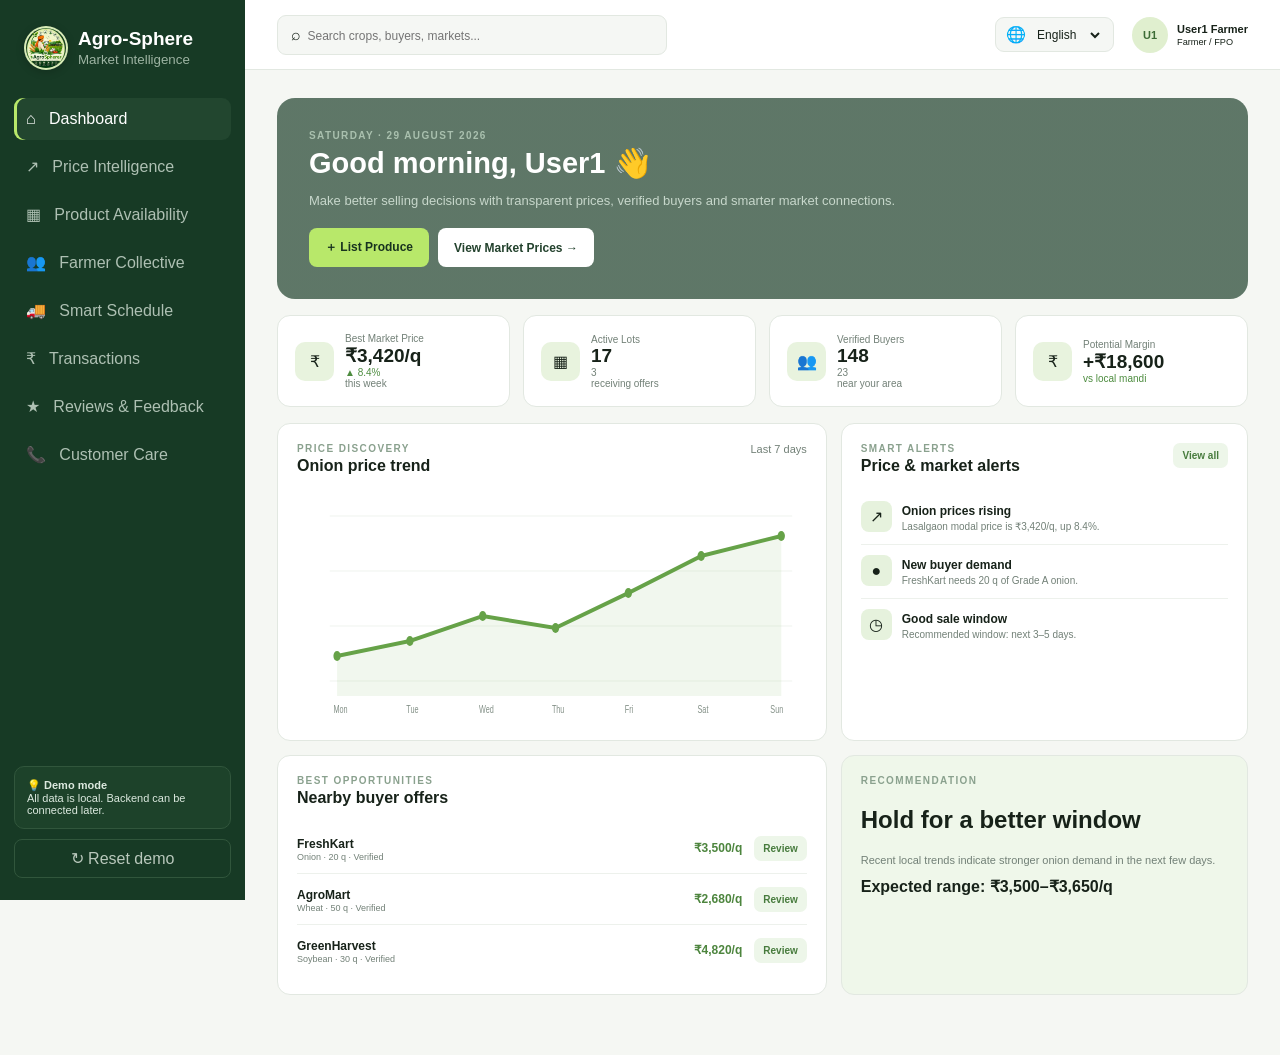
==== index.html @ 397f68a4 "Integrate interactive AI Kisan Voice Assistant widget and speech engine with Vapi.ai support" ====
<!DOCTYPE html>
<html lang="en">

<head>
    <meta charset="UTF-8">
    <meta name="viewport" content="width=device-width, initial-scale=1.0">
    <title>Agro-Sphere — Farmer Market Intelligence</title>
    <link rel="icon" type="image/png" href="assets/logo.png">
    <link rel="stylesheet" href="style.css?v=3.0.0">
</head>

<body>

    <div class="app">

        <!-- SIDEBAR -->
        <aside class="sidebar" id="sidebar">

            <div class="brand">
                <div class="logo">
                    <img src="assets/logo.png" alt="Agro-Sphere Logo" class="brand-logo-img">
                </div>
                <div>
                    <b>Agro-Sphere</b>
                    <small data-i18n="marketIntelligence">Market Intelligence</small>
                </div>
            </div>

            <nav class="nav">
                <button class="active" data-go="dashboard">
                    ⌂ &nbsp; <span data-i18n="dashboard">Dashboard</span>
                </button>

                <button data-go="prices">
                    ↗ &nbsp; <span data-i18n="priceIntelligence">Price Intelligence</span>
                </button>

                <button data-go="products">
                    ▦ &nbsp; <span data-i18n="productAvailability">Product Availability</span>
                </button>

                <button data-go="collective">
                    👥 &nbsp; <span data-i18n="farmerCollective">Farmer Collective</span>
                </button>

                <button data-go="schedule">
                    🚚 &nbsp; <span data-i18n="smartSchedule">Logistics & Schedule</span>
                </button>

                <button data-go="transactions">
                    ₹ &nbsp; <span data-i18n="transactions">Transactions</span>
                </button>

                <button data-go="feedback">
                    ★ &nbsp; <span data-i18n="reviewsFeedback">Reviews & Feedback</span>
                </button>

                <button data-go="support">
                    📞 &nbsp; <span data-i18n="customerCareNav">Customer Care</span>
                </button>
            </nav>

            <div class="bottom">

                <div class="help">
                    💡 <b data-i18n="demoMode">Demo mode</b><br>
                    <span data-i18n="localData">
                        All data is local. Backend can be connected later.
                    </span>
                </div>

                <button class="reset" id="reset">
                    ↻ <span data-i18n="resetDemo">Reset demo</span>
                </button>

            </div>

        </aside>


        <!-- MAIN -->
        <main class="main">

            <header class="top">

                <button class="mobile" id="menu">☰</button>

                <div class="search">
                    ⌕
                    <input id="search" data-placeholder="searchPlaceholder" placeholder="Search crops, buyers, markets...">
                </div>

                <!-- LANGUAGE -->
                <div class="language-box">
                    <span>🌐</span>
                    <select id="languageSelect">
                        <option value="en">English</option>
                        <option value="hi">हिंदी</option>
                        <option value="mr">मराठी</option>
                        <option value="ta">தமிழ்</option>
                        <option value="kn">ಕನ್ನಡ</option>
                        <option value="bn">বাংলা</option>
                        <option value="pa">ਪੰਜਾਬੀ</option>
                        <option value="gu">ગુજરાતી</option>
                        <option value="pahadi">पहाड़ी</option>
                        <option value="ml">മലയാളം</option>
                        <option value="ks">کٲشُر</option>
                        <option value="as">অসমীয়া</option>
                        <option value="te">తెలుగు</option>
                    </select>
                </div>

                <div class="profile">

                    <div class="avatar">U1</div>

                    <div>
                        <b>User1 Farmer</b><br>
                        <small data-i18n="farmerFpo">Farmer / FPO</small>
                    </div>

                </div>

            </header>


            <div class="container">

                <div id="toast" class="toast"></div>


                <!-- ================= DASHBOARD ================= -->

                <section id="dashboard" class="section active">

                    <div class="hero">

                        <div>

                            <div class="eyebrow">
                                <span data-i18n="saturday">SATURDAY</span> · 29 AUGUST 2026
                            </div>

                            <h1>
                                <span data-i18n="goodMorning">Good morning</span>,
                                User1 👋
                            </h1>

                            <p data-i18n="heroDescription">
                                Make better selling decisions with transparent prices,
                                verified buyers and smarter market connections.
                            </p>

                            <div class="actions">

                                <button class="btn primary" data-modal="listing">
                                    ＋ <span data-i18n="listProduce">List Produce</span>
                                </button>

                                <button class="btn secondary" data-go="prices">
                                    <span data-i18n="viewMarketPrices">View Market Prices</span> →
                                </button>

                            </div>

                        </div>

                    </div>


                    <!-- STATS -->

                    <div class="stats">

                        <div class="stat" data-go="prices" style="cursor:pointer;" title="Click to view Price Intelligence">

                            <div class="ico">₹</div>

                            <div>
                                <span data-i18n="bestMarketPrice">Best Market Price</span>
                                <b>₹3,420/q</b>
                                <small class="up">
                                    ▲ 8.4% <span data-i18n="thisWeek">this week</span>
                                </small>
                            </div>

                        </div>


                        <div class="stat" data-go="products" style="cursor:pointer;" title="Click to view Product Availability">

                            <div class="ico">▦</div>

                            <div>
                                <span data-i18n="activeLots">Active Lots</span>
                                <b id="lotCount">17</b>
                                <small>
                                    3 <span data-i18n="receivingOffers">receiving offers</span>
                                </small>
                            </div>

                        </div>


                        <div class="stat" data-go="collective" style="cursor:pointer;" title="Click to view Farmer Collective">

                            <div class="ico">👥</div>

                            <div>
                                <span data-i18n="verifiedBuyers">Verified Buyers</span>
                                <b>148</b>
                                <small>
                                    23 <span data-i18n="nearYourArea">near your area</span>
                                </small>
                            </div>

                        </div>


                        <div class="stat" data-go="prices" style="cursor:pointer;" title="Click to view Market Trends">

                            <div class="ico">₹</div>

                            <div>
                                <span data-i18n="potentialMargin">Potential Margin</span>
                                <b>+₹18,600</b>
                                <small class="up" data-i18n="vsLocalMandi">
                                    vs local mandi
                                </small>
                            </div>

                        </div>

                    </div>


                    <!-- CHART + ALERTS -->

                    <div class="grid">

                        <div class="card">

                            <div class="head">

                                <div>
                                    <div class="eyebrow" data-i18n="priceDiscovery">
                                        PRICE DISCOVERY
                                    </div>

                                    <h2 data-i18n="onionPriceTrend">
                                        Onion price trend
                                    </h2>
                                </div>

                                <span class="muted" data-i18n="last7Days">
                                    Last 7 days
                                </span>

                            </div>


                            <div class="chart">

                                <svg viewBox="0 0 700 230" preserveAspectRatio="none">

                                    <g stroke="#edf1ec" stroke-width="1">
                                        <line x1="45" y1="25" x2="680" y2="25" />
                                        <line x1="45" y1="80" x2="680" y2="80" />
                                        <line x1="45" y1="135" x2="680" y2="135" />
                                        <line x1="45" y1="190" x2="680" y2="190" />
                                    </g>

                                    <polyline points="55,165 155,150 255,125 355,137 455,102 555,65 665,45" fill="none" stroke="#66a248" stroke-width="4" />

                                    <polygon points="55,165 155,150 255,125 355,137 455,102 555,65 665,45 665,205 55,205" fill="#66a248" opacity=".09" />

                                    <g fill="#66a248">

                                        <circle cx="55" cy="165" r="5" />
                                        <circle cx="155" cy="150" r="5" />
                                        <circle cx="255" cy="125" r="5" />
                                        <circle cx="355" cy="137" r="5" />
                                        <circle cx="455" cy="102" r="5" />
                                        <circle cx="555" cy="65" r="5" />
                                        <circle cx="665" cy="45" r="5" />

                                    </g>

                                    <g font-size="10" fill="#839087">
                                        <text x="50" y="222">Mon</text>
                                        <text x="150" y="222">Tue</text>
                                        <text x="250" y="222">Wed</text>
                                        <text x="350" y="222">Thu</text>
                                        <text x="450" y="222">Fri</text>
                                        <text x="550" y="222">Sat</text>
                                        <text x="650" y="222">Sun</text>
                                    </g>

                                </svg>

                            </div>

                        </div>


                        <div class="card">

                            <div class="head">

                                <div>
                                    <div class="eyebrow" data-i18n="smartAlerts">
                                        SMART ALERTS
                                    </div>

                                    <h2 data-i18n="priceMarketAlerts">
                                        Price & market alerts
                                    </h2>
                                </div>

                                <button class="mini-btn" data-go="prices">
                                    <span data-i18n="viewAll">View all</span>
                                </button>

                            </div>


                            <div class="alert">

                                <div class="bubble">↗</div>

                                <div>
                                    <b data-i18n="onionPricesRising">
                                        Onion prices rising
                                    </b>

                                    <p data-i18n="onionPriceAlert">
                                        Lasalgaon modal price is ₹3,420/q, up 8.4%.
                                    </p>
                                </div>

                            </div>


                            <div class="alert">

                                <div class="bubble">●</div>

                                <div>
                                    <b data-i18n="newBuyerDemand">
                                        New buyer demand
                                    </b>

                                    <p data-i18n="freshKartDemand">
                                        FreshKart needs 20 q of Grade A onion.
                                    </p>
                                </div>

                            </div>


                            <div class="alert">

                                <div class="bubble">◷</div>

                                <div>
                                    <b data-i18n="goodSaleWindow">
                                        Good sale window
                                    </b>

                                    <p data-i18n="recommendedWindow">
                                        Recommended window: next 3–5 days.
                                    </p>
                                </div>

                            </div>

                        </div>

                    </div>


                    <!-- OFFERS -->

                    <div class="grid">

                        <div class="card">

                            <div class="head">

                                <div>
                                    <div class="eyebrow" data-i18n="bestOpportunities">
                                        BEST OPPORTUNITIES
                                    </div>

                                    <h2 data-i18n="nearbyBuyerOffers">
                                        Nearby buyer offers
                                    </h2>
                                </div>

                            </div>


                            <div class="offer">

                                <div>
                                    <b>FreshKart</b>
                                    <small>Onion · 20 q · Verified</small>
                                </div>

                                <strong>₹3,500/q</strong>

                                <button class="mini-btn" onclick="toastKey('offerDetailsOpened')">
                                    <span data-i18n="review">Review</span>
                                </button>

                            </div>


                            <div class="offer">

                                <div>
                                    <b>AgroMart</b>
                                    <small>Wheat · 50 q · Verified</small>
                                </div>

                                <strong>₹2,680/q</strong>

                                <button class="mini-btn" onclick="toastKey('offerDetailsOpened')">
                                    <span data-i18n="review">Review</span>
                                </button>

                            </div>


                            <div class="offer">

                                <div>
                                    <b>GreenHarvest</b>
                                    <small>Soybean · 30 q · Verified</small>
                                </div>

                                <strong>₹4,820/q</strong>

                                <button class="mini-btn" onclick="toastKey('offerDetailsOpened')">
                                    <span data-i18n="review">Review</span>
                                </button>

                            </div>

                        </div>


                        <div class="card recommend">

                            <div class="eyebrow" data-i18n="recommendation">
                                RECOMMENDATION
                            </div>

                            <h2 data-i18n="holdBetterWindow">
                                Hold for a better window
                            </h2>

                            <p data-i18n="recommendationText">
                                Recent local trends indicate stronger onion demand
                                in the next few days.
                            </p>

                            <strong data-i18n="expectedRange">
                                Expected range: ₹3,500–₹3,650/q
                            </strong>

                        </div>

                    </div>

                </section>


                <!-- ================= PRICES ================= -->

                <section id="prices" class="section">

                    <div class="title">

                        <div>
                            <div class="eyebrow" data-i18n="marketIntelligenceUpper">
                                MARKET INTELLIGENCE
                            </div>

                            <h1 data-i18n="priceDiscoveryTitle">
                                Price Discovery
                            </h1>

                            <p class="muted" data-i18n="compareMandi">
                                Compare nearby mandi prices before you sell.
                            </p>
                        </div>

                        <button class="btn primary" data-modal="alert">
                            ＋ <span data-i18n="createPriceAlert">Create Price Alert</span>
                        </button>

                    </div>


                    <div class="summary">

                        <div class="card price-big">
                            <span class="muted">Onion · Grade A</span>
                            <b>₹3,420 <small>/ quintal</small></b>
                            <span class="up">▲ 8.4% vs 7 days ago</span>
                        </div>

                        <div class="card mini">
                            <span class="muted" data-i18n="highestMarket">Highest market</span>
                            <b>Lasalgaon</b>
                            <small>₹3,420/q</small>
                        </div>

                        <div class="card mini">
                            <span class="muted" data-i18n="lowestMarket">Lowest market</span>
                            <b>Nagpur</b>
                            <small>₹3,050/q</small>
                        </div>

                        <div class="card mini">
                            <span class="muted" data-i18n="expectedRangeLabel">Expected range</span>
                            <b>₹3,500–₹3,650</b>
                            <small class="up" data-i18n="positiveTrend">
                                Positive trend
                            </small>
                        </div>

                    </div>


                    <div class="card table-card">

                        <div class="head">

                            <div>
                                <div class="eyebrow" data-i18n="nearbyMandis">
                                    NEARBY MANDIS
                                </div>

                                <h2 data-i18n="marketComparison">
                                    Market comparison
                                </h2>
                            </div>

                            <span class="muted">
                                ● <span data-i18n="updatedToday">Updated today</span>
                            </span>

                        </div>


                        <div class="table-wrap">

                            <table>

                                <thead>
                                    <tr>
                                        <th data-i18n="market">Market</th>
                                        <th data-i18n="distance">Distance</th>
                                        <th>Min</th>
                                        <th>Modal</th>
                                        <th>Max</th>
                                        <th data-i18n="trend">Trend</th>
                                        <th></th>
                                    </tr>
                                </thead>

                                <tbody id="markets"></tbody>

                            </table>

                        </div>

                    </div>

                </section>


                <!-- ================= PRODUCTS ================= -->

                <section id="products" class="section">

                    <div class="title">

                        <div>
                            <div class="eyebrow" data-i18n="marketplace">
                                MARKETPLACE & HARVEST LOTS
                            </div>

                            <h1 data-i18n="productAvailabilityTitle">
                                Product Availability
                            </h1>

                            <p class="muted" data-i18n="browseLots">
                                Verified farmer lots, quality specifications, fruits & vegetables categories, and fast zero-waste clearance.
                            </p>
                        </div>

                        <div class="actions-group">
                            <button class="btn urgent-btn" data-modal="listing" id="urgentSellQuickBtn">
                                ⚡ <span data-i18n="urgentSaleBtn">Urgent Clearance Sell</span>
                            </button>
                            <button class="btn primary" data-modal="listing" id="listProduceBtn">
                                ＋ <span data-i18n="listProduce">List Produce</span>
                            </button>
                        </div>

                    </div>

                    <!-- CATEGORY SUB-SECTIONS -->
                    <div class="category-tabs" id="categoryTabs">
                        <button class="cat-tab active" data-cat="all">🌱 All Produce (<span id="countAll">0</span>)</button>
                        <button class="cat-tab" data-cat="vegetables">🥬 Vegetables (<span id="countVeg">0</span>)</button>
                        <button class="cat-tab" data-cat="fruits">🍎 Fruits (<span id="countFruits">0</span>)</button>
                        <button class="cat-tab" data-cat="grains">🌾 Grains & Pulses (<span id="countGrains">0</span>)</button>
                        <button class="cat-tab urgent-tab" data-cat="urgent">⚡ Urgent / Fast Sell (<span id="countUrgent">0</span>)</button>
                    </div>

                    <div class="card filters">

                        <input id="cropFilter" data-placeholder="searchCrop" placeholder="Search crop or fruit (e.g. Lemon, Onion, Mango, Pomegranate)...">

                        <select id="gradeFilter">
                            <option value="" data-i18n="allGrades">All grades</option>
                            <option>Grade A</option>
                            <option>Grade B</option>
                            <option>Premium</option>
                        </select>

                        <select id="locationFilter">
                            <option value="" data-i18n="allLocations">All locations</option>
                            <option>Lasalgaon</option>
                            <option>Nagpur</option>
                            <option>Pune</option>
                        </select>

                        <button class="btn secondary" id="clear">
                            <span data-i18n="clear">Clear</span>
                        </button>

                    </div>


                    <div class="products" id="productsGrid"></div>

                </section>


                <!-- ================= COLLECTIVE ================= -->

                <section id="collective" class="section">

                    <div class="title">

                        <div>
                            <div class="eyebrow" data-i18n="fpoBulkBuying">
                                FPO / BULK BUYING
                            </div>

                            <h1 data-i18n="farmerCollectiveMode">
                                Farmer Collective Mode
                            </h1>

                            <p class="muted" data-i18n="aggregateProduce">
                                Aggregate produce from farmers for larger buyers.
                            </p>
                        </div>

                        <button class="btn primary" data-modal="collectiveModal">
                            ＋ <span data-i18n="createCollectiveLot">Create Collective Lot</span>
                        </button>

                    </div>


                    <div class="card collective">

                        <div class="collective-icon">👥</div>

                        <div>

                            <div class="eyebrow" data-i18n="activeCollection">
                                ACTIVE COLLECTION
                            </div>

                            <h2>Onion — Grade A Bulk Lot</h2>

                            <p class="muted" data-i18n="collectionDetails">
                                8 farmers joined · 160 q aggregated · 3 buyers interested
                            </p>

                            <div class="progress">
                                <i></i>
                            </div>

                            <small>160 / 220 q target</small>

                        </div>

                        <strong>
                            ₹3,480/q<br>
                            <small data-i18n="currentOffer">current offer</small>
                        </strong>

                    </div>


                    <div class="grid">

                        <div class="card">

                            <div class="head">
                                <h2 data-i18n="farmerMembers">Farmer members</h2>
                            </div>

                            <div id="members"></div>

                        </div>


                        <div class="card">

                            <div class="head">
                                <h2 data-i18n="bulkBuyerDemand">Bulk buyer demand</h2>
                            </div>

                            <div id="buyers"></div>

                        </div>

                    </div>

                </section>


                <!-- ================= SCHEDULE & LOGISTICS ================= -->

                <section id="schedule" class="section">

                    <div class="title">

                        <div>
                            <div class="eyebrow" data-i18n="logistics">
                                LOGISTICS & TRANSPORTS
                            </div>

                            <h1 data-i18n="smartScheduleTitle">
                                Smart Schedule & Logistics
                            </h1>

                            <p class="muted" data-i18n="coordinateLogistics">
                                Live truck tracking, active lot pickups, transport assignment and calendar milestones.
                            </p>
                        </div>

                        <button class="btn primary" data-modal="vehicleModal">
                            🚚 <span data-i18n="assignVehicle">Assign Vehicle / Add Truck</span>
                        </button>

                    </div>

                    <div class="schedule-layout">

                        <!-- LEFT: Logistics & Live Tracking & Timeline -->
                        <div class="schedule-main">

                            <!-- ACTIVE ORDER & LIVE TRUCK TRACKER -->
                            <div class="active-order-card" id="activeOrderCard">

                                <div class="order-header">
                                    <div>
                                        <div class="eyebrow" data-i18n="activeOrder">ACTIVE PICKUP ORDER</div>
                                        <h2>🧅 Onion — 80q (Grade A)</h2>
                                        <p class="muted">
                                            Destination: <b>Lasalgaon APMC Mandi</b> · Buyer: <b>FreshKart</b>
                                        </p>
                                    </div>

                                    <button class="btn secondary" data-modal="vehicleModal" style="padding: 8px 12px; font-size: 11px;">
                                        ✏️ <span data-i18n="updateTransport">Update Transport</span>
                                    </button>
                                </div>

                                <!-- LIVE TRUCK VISUALIZER -->
                                <div class="truck-tracking-card">

                                    <div class="tracking-top">
                                        <div class="tracking-status">
                                            <span class="pulse-dot"></span>
                                            <b>LIVE VEHICLE TRACKING: <span id="truckStatusText">In Transit</span></b>
                                        </div>
                                        <span class="badge live" id="truckStatusBadge">ETA: 45 Mins</span>
                                    </div>

                                    <!-- Animated Route Line & Moving Truck -->
                                    <div class="route-progress-bar">
                                        <div class="route-line">
                                            <div class="route-fill" id="routeFill" style="width: 65%;"></div>
                                            <div class="truck-marker" id="truckMarker" style="left: 65%;">
                                                <div class="truck-icon-pulse">🚚</div>
                                            </div>
                                        </div>

                                        <div class="route-stops">
                                            <div class="stop passed">
                                                <div class="stop-dot">✓</div>
                                                <span>Farm (Nashik)</span>
                                                <small>Dispatched 01:15 PM</small>
                                            </div>
                                            <div class="stop current">
                                                <div class="stop-dot">📍</div>
                                                <span>Highway NH-60</span>
                                                <small id="truckSpeed">En Route (42 km/h)</small>
                                            </div>
                                            <div class="stop upcoming">
                                                <div class="stop-dot">🏁</div>
                                                <span>Lasalgaon Mandi</span>
                                                <small>Exp. 02:00 PM</small>
                                            </div>
                                        </div>
                                    </div>

                                    <!-- Vehicle Details -->
                                    <div class="vehicle-details-grid">
                                        <div class="v-detail">
                                            <small data-i18n="vehicleNumber">Vehicle Number</small>
                                            <b id="assignedVehicleNo">MH-15-AB-1234</b>
                                        </div>
                                        <div class="v-detail">
                                            <small data-i18n="driverName">Driver Contact</small>
                                            <b id="assignedDriver">Ramesh Shinde</b>
                                            <span id="assignedPhone">📞 +91 98765 43210</span>
                                        </div>
                                        <div class="v-detail">
                                            <small data-i18n="transportAgency">Transport Agency</small>
                                            <b id="assignedAgency">Kisan Express Logistics</b>
                                        </div>
                                        <div class="v-detail">
                                            <small data-i18n="securityOtp">Pickup Verification PIN</small>
                                            <b class="otp-code">4829</b>
                                        </div>
                                    </div>

                                </div>

                            </div>

                            <!-- TIMELINE -->
                            <div class="card timeline">

                                <div class="head" style="margin-bottom: 16px;">
                                    <div>
                                        <div class="eyebrow" data-i18n="dailyMilestones">DAILY MILESTONES</div>
                                        <h2 data-i18n="pickupTimeline">Pickup & Delivery Timeline</h2>
                                    </div>
                                </div>

                                <div class="item">
                                    <div class="time">08:30 AM</div>
                                    <div class="dot"></div>
                                    <div>
                                        <strong data-i18n="priceCheck">Price check & Mandi Trends</strong>
                                        <p data-i18n="priceCheckDesc">
                                            Compare nearby mandi prices and active buyer demand.
                                        </p>
                                    </div>
                                </div>

                                <div class="item">
                                    <div class="time">10:00 AM</div>
                                    <div class="dot"></div>
                                    <div>
                                        <strong data-i18n="qualityGrading">Quality grading & Bagging</strong>
                                        <p data-i18n="qualityGradingDesc">
                                            Grade your onion lot (Grade A) and pack in standardized 50kg mesh bags.
                                        </p>
                                    </div>
                                </div>

                                <div class="item">
                                    <div class="time">01:30 PM</div>
                                    <div class="dot active-dot"></div>
                                    <div>
                                        <strong data-i18n="pickupWindow">Pickup window</strong>
                                        <p id="timelinePickupText" data-i18n="pickupDesc">
                                            FreshKart pickup · Vehicle <span id="timelineVehicle">MH-15-AB-1234</span> (Driver: Ramesh Shinde).
                                        </p>
                                    </div>
                                </div>

                                <div class="item">
                                    <div class="time">04:00 PM</div>
                                    <div class="dot"></div>
                                    <div>
                                        <strong data-i18n="paymentTracking">Delivery Confirmation & Payment</strong>
                                        <p data-i18n="paymentTrackingDesc">
                                            Instant bank settlement upon digital weighbridge receipt confirmation.
                                        </p>
                                    </div>
                                </div>

                            </div>

                        </div>

                        <!-- RIGHT: REAL-TIME CALENDAR -->
                        <div class="schedule-sidebar">

                            <div class="calendar-card">

                                <div class="calendar-header">
                                    <div class="cal-title-box">
                                        <b id="calMonthYear">September 2026</b>
                                        <span class="live-clock" id="liveClock">🕒 Live Clock</span>
                                    </div>

                                    <div class="cal-nav">
                                        <button class="cal-btn" id="calPrev" title="Previous Month">‹</button>
                                        <button class="cal-btn" id="calNext" title="Next Month">›</button>
                                    </div>
                                </div>

                                <!-- Weekday headers -->
                                <div class="calendar-weekdays">
                                    <span>Su</span><span>Mo</span><span>Tu</span><span>We</span><span>Th</span><span>Fr</span><span>Sa</span>
                                </div>

                                <!-- Dynamic Days Grid -->
                                <div class="calendar-days" id="calendarDays"></div>

                                <!-- Selected Date Events Box -->
                                <div class="cal-events-box">
                                    <div class="eyebrow" id="selectedDateLabel">SCHEDULE FOR SELECTED DATE</div>
                                    <div id="calendarEventsList">
                                        <div class="cal-event-item highlight">
                                            <span class="event-time">01:30 PM</span>
                                            <div>
                                                <b>🚚 FreshKart Onion Pickup</b>
                                                <small>Vehicle: <span id="calEventVehicle">MH-15-AB-1234</span> · 80q</small>
                                            </div>
                                        </div>
                                        <div class="cal-event-item">
                                            <span class="event-time">04:00 PM</span>
                                            <div>
                                                <b>₹ Payment Settlement</b>
                                                <small>Expected: ₹2,73,600</small>
                                            </div>
                                        </div>
                                    </div>
                                </div>

                            </div>

                        </div>

                    </div>

                </section>


                <!-- ================= TRANSACTIONS ================= -->

                <section id="transactions" class="section">

                    <div class="title">

                        <div>
                            <div class="eyebrow" data-i18n="transparentLedger">
                                TRANSPARENT LEDGER
                            </div>

                            <h1 data-i18n="transactionsTitle">
                                Transactions
                            </h1>

                            <p class="muted" data-i18n="transactionDescription">
                                Offers, quantity, payments and delivery status in one place.
                            </p>
                        </div>

                    </div>


                    <div class="transaction-summary">

                        <div class="card">
                            <span class="muted" data-i18n="totalSales">Total sales</span>
                            <b>₹2,84,600</b>
                        </div>

                        <div class="card">
                            <span class="muted" data-i18n="pendingPayment">Pending payment</span>
                            <b>₹42,800</b>
                        </div>

                        <div class="card">
                            <span class="muted" data-i18n="completed">Completed</span>
                            <b>18</b>
                        </div>

                    </div>


                    <div class="card table-wrap">

                        <table>

                            <thead>
                                <tr>
                                    <th data-i18n="transaction">Transaction</th>
                                    <th data-i18n="buyer">Buyer</th>
                                    <th data-i18n="produce">Produce</th>
                                    <th data-i18n="amount">Amount</th>
                                    <th data-i18n="payment">Payment</th>
                                    <th data-i18n="delivery">Delivery</th>
                                </tr>
                            </thead>

                            <tbody>

                                <tr>
                                    <td>#FL-1048</td>
                                    <td>FreshKart</td>
                                    <td>Onion · 80 q</td>
                                    <td>₹2,80,000</td>
                                    <td class="up" data-i18n="paid">Paid</td>
                                    <td data-i18n="delivered">Delivered</td>
                                </tr>

                                <tr>
                                    <td>#FL-1042</td>
                                    <td>AgroMart</td>
                                    <td>Wheat · 50 q</td>
                                    <td>₹1,34,000</td>
                                    <td class="pending" data-i18n="pending">Pending</td>
                                    <td data-i18n="pickupScheduled">Pickup scheduled</td>
                                </tr>

                                <tr>
                                    <td>#FL-1037</td>
                                    <td>GreenHarvest</td>
                                    <td>Soybean · 30 q</td>
                                    <td>₹1,44,600</td>
                                    <td class="up" data-i18n="paid">Paid</td>
                                    <td data-i18n="delivered">Delivered</td>
                                </tr>

                            </tbody>

                        </table>

                    </div>

                </section>


                <!-- ================= FEEDBACK ================= -->

                <section id="feedback" class="section">

                    <div class="title">

                        <div>
                            <div class="eyebrow" data-i18n="trustCommunity">
                                TRUST & COMMUNITY
                            </div>

                            <h1 data-i18n="reviewsFeedbackTitle">
                                Reviews & Feedback
                            </h1>

                            <p class="muted" data-i18n="ratingsDescription">
                                Ratings help farmers and buyers build reliable relationships.
                            </p>
                        </div>

                        <button class="btn primary" data-modal="feedbackModal">
                            ＋ <span data-i18n="giveFeedback">Give Feedback</span>
                        </button>

                    </div>


                    <div class="grid">

                        <div class="card center-card">

                            <h1 class="rating-number">4.8</h1>

                            <div class="stars">★★★★★</div>

                            <small class="muted" data-i18n="averageBuyerRating">
                                Average buyer rating
                            </small>

                        </div>


                        <div class="card">

                            <h2 data-i18n="whyRatingsMatter">
                                Why ratings matter
                            </h2>

                            <p class="muted" data-i18n="ratingsMatterDescription">
                                Transparent reviews help farmers identify reliable buyers
                                and help buyers source consistently graded produce.
                            </p>

                        </div>

                    </div>


                    <div class="feedback-grid" id="reviews"></div>

                </section>


                <!-- ================= CUSTOMER CARE & SUPPORT ================= -->

                <section id="support" class="section">

                    <div class="title">

                        <div>
                            <div class="eyebrow" style="color:#2d6930; font-weight: bold;" data-i18n="kisanHelplineUpper">
                                🌾 KISAN SUPPORT & HELPLINE · किसान सहायता केंद्र
                            </div>

                            <h1 data-i18n="customerCareTitle">
                                Customer Care & Farmer Support
                            </h1>

                            <p class="muted" data-i18n="customerCareSubtitle">
                                Free 24x7 farmer assistance for mandi prices, quality grading, instant vehicle booking, and fair payment guarantees.
                            </p>
                        </div>

                        <div class="care-badge-247">
                            <span>🟢</span> <span data-i18n="supportAvailable247">24x7 Free Support Available</span>
                        </div>

                    </div>

                    <!-- 3 Direct Channels -->
                    <div class="care-channels-grid">

                        <!-- Channel 1: Toll Free Call -->
                        <div class="care-channel-card highlight">
                            <div>
                                <div class="care-icon-box">📞</div>
                                <h3 data-i18n="tollFreeHelplineTitle">Toll-Free Kisan Helpline</h3>
                                <div class="care-number">1800-889-2476</div>
                                <p class="care-desc" data-i18n="tollFreeDesc">
                                    100% Free Call · No mobile balance required. Direct advisory on fair price discovery and APMC rates.
                                </p>
                            </div>
                            <a href="tel:18008892476" class="care-action-btn call-btn" onclick="toast('📞 Dialing Toll-Free Helpline: 1800-889-2476...')">
                                📞 <span data-i18n="callTollFreeNow">Call Toll-Free Now</span>
                            </a>
                        </div>

                        <!-- Channel 2: WhatsApp Support & Photo Grading -->
                        <div class="care-channel-card">
                            <div>
                                <div class="care-icon-box" style="background:#eaf8ef;">💬</div>
                                <h3 data-i18n="whatsappHelplineTitle">WhatsApp Kisan Seva</h3>
                                <div class="care-number" style="color:#1b6e36;">+91 98200 45678</div>
                                <p class="care-desc" data-i18n="whatsappDesc">
                                    Send crop photos & voice notes for instant quality grade evaluation and buyer interest in 10 minutes.
                                </p>
                            </div>
                            <a href="https://wa.me/919820045678?text=Hello%20AgroSphere%20Kisan%20Help%20Center" target="_blank" class="care-action-btn wa-btn" onclick="toast('💬 Opening Agro-Sphere WhatsApp Kisan Support (+91 98200 45678)...')">
                                💬 <span data-i18n="chatOnWhatsApp">Chat on WhatsApp</span>
                            </a>
                        </div>

                        <!-- Channel 3: Local Mandi Hub Officer -->
                        <div class="care-channel-card">
                            <div>
                                <div class="care-icon-box" style="background:#e8f1f5;">👨‍🌾</div>
                                <h3 data-i18n="mandiOfficerTitle">Local Mandi Field Officer</h3>
                                <div class="care-number" style="color:#204b6b;">Lasalgaon / Nagpur / Pune</div>
                                <p class="care-desc" data-i18n="mandiOfficerDesc">
                                    On-ground weighbridge assistance, digital scale dispute resolution, and instant pickup coordination.
                                </p>
                            </div>
                            <button class="care-action-btn mandi-btn" onclick="toast('📍 Connected with Lasalgaon & Nagpur APMC Field Officer Ramesh (+91 98765 43210)')">
                                📍 <span data-i18n="contactFieldOfficer">Contact Local Mandi Officer</span>
                            </button>
                        </div>

                    </div>

                    <!-- Instant Callback Request Form -->
                    <div class="callback-box">
                        <div class="callback-info">
                            <h4 data-i18n="callbackBoxTitle">📞 Want Us to Call You Back? (निःशुल्क कॉल बैक)</h4>
                            <p data-i18n="callbackBoxDesc">Enter your phone number below and our agricultural officer will call you back within 15 minutes.</p>
                        </div>

                        <form id="callbackForm" class="callback-form-row" onsubmit="event.preventDefault(); const ph = this.elements['cbPhone'].value; toast('✅ Call back request registered for ' + ph + '! Our Kisan Advisor will call you within 15 minutes.'); this.reset();">
                            <input type="text" name="cbName" data-placeholder="yourNamePlaceholder" placeholder="Your Name / किसान का नाम" required style="min-width: 150px;">
                            <input type="tel" name="cbPhone" data-placeholder="mobilePlaceholder" placeholder="Mobile No. (e.g. 9876543210)" required pattern="[0-9]{10}" style="min-width: 170px;">
                            <select name="cbTopic">
                                <option value="price">📈 Mandi Price Advisory</option>
                                <option value="truck">🚚 Vehicle / Transport Help</option>
                                <option value="grading">🌾 Produce Grading & Listing</option>
                                <option value="payment">₹ Payment & Disputes</option>
                            </select>
                            <button type="submit" class="btn primary" style="padding: 9px 16px; font-weight: bold;">
                                📞 <span data-i18n="requestCallBackBtn">Request Call Back</span>
                            </button>
                        </form>
                    </div>

                    <!-- Multi-lingual Language Support Strip -->
                    <div class="lang-support-strip">
                        <span>🗣️ <b data-i18n="languagesSupportedTitle">Support Available in Your Mother Tongue (मातृभाषा):</b></span>
                        <div class="lang-pills">
                            <span class="lang-pill">हिन्दी (Hindi)</span>
                            <span class="lang-pill">मराठी (Marathi)</span>
                            <span class="lang-pill">English</span>
                            <span class="lang-pill">ਪੰਜਾਬੀ (Punjabi)</span>
                            <span class="lang-pill">ગુજરાતી (Gujarati)</span>
                            <span class="lang-pill">தமிழ் (Tamil)</span>
                            <span class="lang-pill">తెలుగు (Telugu)</span>
                        </div>
                    </div>

                </section>

            </div>

        </main>

    </div>


    <!-- ================= LISTING MODAL ================= -->

    <div class="modal-bg" id="listing">

        <div class="modal">

            <button class="close" data-close>×</button>

            <div class="eyebrow" data-i18n="newListing">NEW LISTING</div>

            <h2 data-i18n="listYourProduce">List your produce</h2>

            <p class="muted" data-i18n="listingDescription">
                List vegetables, fruits, or grains with verified quality grading and optional urgent clearance.
            </p>

            <form id="listingForm">

                <div class="form-row">
                    <label>
                        <span data-i18n="category">Category</span>
                        <select name="category" id="listingCategory">
                            <option value="vegetables">🥬 Vegetables</option>
                            <option value="fruits">🍎 Fruits</option>
                            <option value="grains">🌾 Grains & Pulses</option>
                        </select>
                    </label>

                    <label>
                        <span data-i18n="crop">Crop / Fruit Name</span>
                        <input name="crop" id="listingCrop" required placeholder="e.g. Lemon, Tomato, Pomegranate">
                    </label>
                </div>

                <div class="form-row">

                    <label>
                        <span data-i18n="quantity">Quantity (q)</span>
                        <input name="qty" type="number" required placeholder="e.g. 45">
                    </label>

                    <label>
                        <span data-i18n="grade">Grade</span>

                        <select name="grade">
                            <option>Grade A</option>
                            <option>Grade B</option>
                            <option>Premium</option>
                        </select>

                    </label>

                </div>

                <div class="form-row">
                    <label>
                        <span data-i18n="expectedPrice">Expected price / q</span>
                        <input name="price" type="number" required placeholder="e.g. 3400">
                    </label>

                    <label>
                        <span data-i18n="location">Location</span>
                        <input name="location" required placeholder="e.g. Lasalgaon / Nagpur / Pune" value="Lasalgaon">
                    </label>
                </div>

                <label>
                    <span data-i18n="imageUrl">Crop Image URL (Optional)</span>
                    <input name="imageUrl" id="listingImageUrl" placeholder="Paste custom image URL or leave empty for auto-assign">
                </label>

                <div class="form-row">
                    <label>
                        <span>Size / Diameter Spec</span>
                        <input name="sizeSpec" placeholder="e.g. 45mm - 55mm Uniform" value="45mm - 55mm Uniform">
                    </label>

                    <label>
                        <span>Packaging Format</span>
                        <input name="packagingSpec" placeholder="e.g. 20kg Crates / 50kg Bags" value="25kg Standard Crates">
                    </label>
                </div>

                <!-- URGENT CLEARANCE TOGGLE -->
                <div style="background: #fdf3f2; border: 1px solid #f5c6cb; border-radius: 8px; padding: 10px 12px; margin: 10px 0;">
                    <label style="display: flex; align-items: center; gap: 8px; font-weight: bold; color: #c0392b; cursor: pointer; margin: 0;">
                        <input type="checkbox" name="isUrgent" id="listingIsUrgent">
                        <span>⚡ Mark as Urgent Fast-Sale (Zero-Waste Clearance)</span>
                    </label>
                    <small class="muted" style="display:block; margin-top: 4px; font-size: 10px; color: #88221b;">
                        Select if produce is perishable surplus and you want to attract quick buyers within 24-48 hours.
                    </small>
                </div>

                <button class="btn primary" type="submit">
                    <span data-i18n="publishLot">Publish Produce Lot</span>
                </button>

            </form>

        </div>

    </div>


    <!-- ================= COLLECTIVE MODAL ================= -->

    <div class="modal-bg" id="collectiveModal">

        <div class="modal">

            <button class="close" data-close>×</button>

            <div class="eyebrow" data-i18n="collectiveMode">
                COLLECTIVE MODE
            </div>

            <h2 data-i18n="createBulkLot">Create bulk lot</h2>

            <form id="collectiveForm">

                <label>
                    <span data-i18n="crop">Crop</span>
                    <input required placeholder="Onion">
                </label>

                <label>
                    <span data-i18n="targetQuantity">Target quantity</span>
                    <input type="number" required>
                </label>

                <label>
                    <span data-i18n="minimumPrice">Minimum price</span>
                    <input type="number" required>
                </label>

                <label>
                    <span data-i18n="buyerRequirement">Buyer requirement</span>
                    <textarea rows="3" data-placeholder="buyerRequirementPlaceholder" placeholder="Grade A, pickup within 3 days"></textarea>
                </label>

                <button class="btn primary" type="submit">
                    <span data-i18n="createCollectiveLot">Create Collective Lot</span>
                </button>

            </form>

        </div>

    </div>


    <!-- ================= ALERT MODAL ================= -->

    <div class="modal-bg" id="alert">

        <div class="modal">

            <button class="close" data-close>×</button>

            <div class="eyebrow" data-i18n="priceAlert">
                PRICE ALERT
            </div>

            <h2 data-i18n="createPriceAlert">Create price alert</h2>

            <form id="alertForm">

                <label>
                    <span data-i18n="crop">Crop</span>

                    <select>
                        <option>Onion</option>
                        <option>Tomato</option>
                        <option>Wheat</option>
                        <option>Soybean</option>
                    </select>
                </label>

                <label>
                    <span data-i18n="alertPrice">Alert price / q</span>
                    <input type="number" value="3500">
                </label>

                <button class="btn primary" type="submit">
                    <span data-i18n="activateAlert">Activate Alert</span>
                </button>

            </form>

        </div>

    </div>


    <!-- ================= FEEDBACK MODAL ================= -->

    <div class="modal-bg" id="feedbackModal">

        <div class="modal">

            <button class="close" data-close>×</button>

            <div class="eyebrow" data-i18n="yourVoiceMatters">
                YOUR VOICE MATTERS
            </div>

            <h2 data-i18n="sendFeedback">Send feedback</h2>

            <form id="feedbackForm">

                <label>
                    <span data-i18n="rating">Rating</span>

                    <select name="rating">
                        <option>5</option>
                        <option>4</option>
                        <option>3</option>
                        <option>2</option>
                        <option>1</option>
                    </select>
                </label>

                <label>

                    <span data-i18n="feedback">Feedback</span>

                    <textarea name="message" rows="4" required data-placeholder="feedbackPlaceholder" placeholder="Tell us what can be improved..."></textarea>

                </label>

                <button class="btn primary" type="submit">
                    <span data-i18n="submitFeedback">Submit Feedback</span>
                </button>

    <!-- ================= ASSIGN VEHICLE MODAL ================= -->

    <div class="modal-bg" id="vehicleModal">

        <div class="modal">

            <button class="close" data-close>×</button>

            <div class="eyebrow" data-i18n="transportDetails">
                LOGISTICS & DISPATCH
            </div>

            <h2 data-i18n="assignVehicleTitle">Assign Truck & Transport Details</h2>

            <p class="muted" data-i18n="assignVehicleDesc">
                Link transport vehicle and driver details to your active pickup order timeline.
            </p>

            <form id="vehicleForm">

                <label>
                    <span data-i18n="selectOrder">Select Active Lot / Order</span>
                    <select name="orderLot" id="vehicleOrderSelect">
                        <option value="onion">🧅 Active Onion Lot (80q) — FreshKart [Lasalgaon APMC]</option>
                        <option value="tomato">🍅 Tomato Lot (35q) — CityFresh [Nagpur Mandi]</option>
                        <option value="wheat">🌾 Wheat Lot (120q) — AgroMart [Pune Mandi]</option>
                        <option value="potato">🥔 Potato Lot (90q) — SpudCorp [Pune Mandi]</option>
                    </select>
                </label>

                <label>
                    <span data-i18n="vehicleNumberLabel">Vehicle Number (e.g., MH-XX-1234)</span>
                    <input name="vehicleNo" id="inputVehicleNo" required placeholder="MH-15-AB-1234" value="MH-15-AB-1234">
                </label>

                <div class="form-row">

                    <label>
                        <span data-i18n="driverNameLabel">Driver Name</span>
                        <input name="driverName" id="inputDriverName" required placeholder="Ramesh Shinde" value="Ramesh Shinde">
                    </label>

                    <label>
                        <span data-i18n="driverPhoneLabel">Driver Contact Number</span>
                        <input name="driverPhone" id="inputDriverPhone" required placeholder="+91 98765 43210" value="+91 98765 43210">
                    </label>

                </div>

                <label>
                    <span data-i18n="agencyNameLabel">Transport Agency Name</span>
                    <input name="agencyName" id="inputAgencyName" placeholder="Kisan Express Logistics" value="Kisan Express Logistics">
                </label>

                <div class="form-row">

                    <label>
                        <span data-i18n="pickupTimeLabel">Pickup Time Window</span>
                        <input name="pickupTime" id="inputPickupTime" value="01:30 PM">
                    </label>

                    <label>
                        <span data-i18n="initialStatusLabel">Vehicle Status</span>
                        <select name="status" id="inputStatus">
                            <option value="In Transit">🚚 In Transit (En Route)</option>
                            <option value="Dispatched">📦 Dispatched from Farm</option>
                            <option value="Scheduled">⏱ Scheduled for Pickup</option>
                            <option value="Arrived">🏁 Arrived at Mandi</option>
                        </select>
                    </label>

                </div>

                <button class="btn primary" type="submit">
                    <span data-i18n="saveAndLinkVehicle">Submit & Link to Timeline</span>
                </button>

            </form>

        </div>

    </div>


    <!-- ================= QUALITY & PRODUCT INSPECTION MODAL ================= -->

    <div class="modal-bg" id="qualityModal">

        <div class="modal quality-modal-content">

            <button class="close" data-close>×</button>

            <div class="eyebrow" data-i18n="qualityInspection">
                VERIFIED LOT & QUALITY INSPECTION
            </div>

            <div class="quality-modal-header">
                <div class="q-modal-img-container">
                    <img id="qModalImg" src="" alt="Crop preview" class="q-modal-img">
                    <span id="qModalGradeBadge" class="grade-badge">Grade A</span>
                    <span id="qModalUrgentBadge" class="urgent-ribbon" style="display:none;">⚡ URGENT CLEARANCE</span>
                </div>

                <div class="q-modal-main-info">
                    <h2 id="qModalTitle">Lemon · Grade A</h2>
                    <p class="muted" id="qModalFarmerInfo">
                        👨‍🌾 Farmer: <b>User1 Farmer</b> · 📍 Lasalgaon, Nashik · 4.9 ★ Verified
                    </p>
                    <div class="q-price-tag">
                        <span class="q-price-val" id="qModalPrice">₹4,600</span>
                        <small>/ quintal</small>
                        <span class="q-qty-badge" id="qModalQty">45 q available</span>
                    </div>
                    <div id="qModalUrgentAlert" class="urgent-banner-box" style="display:none;">
                        🔥 <b>Zero-Waste Fast Sale:</b> Harvested fresh. Spoilage risk in <span id="qModalHoursLeft">36 hrs</span>. Discounted direct price for fast bulk buyer pickup!
                    </div>
                </div>
            </div>

            <!-- Quality Spec Grid -->
            <div class="quality-specs-section">
                <h3 data-i18n="qualityParameters">🔍 Verified Quality & Grading Parameters</h3>
                <div class="quality-spec-grid">
                    <div class="q-spec-item">
                        <span class="q-icon">📏</span>
                        <div>
                            <small>Size & Diameter</small>
                            <b id="qSpecSize">45mm - 55mm (Uniform)</b>
                        </div>
                    </div>
                    <div class="q-spec-item">
                        <span class="q-icon">💧</span>
                        <div>
                            <small>Moisture & Freshness</small>
                            <b id="qSpecFreshness">94% Fresh · High Juice Yield</b>
                        </div>
                    </div>
                    <div class="q-spec-item">
                        <span class="q-icon">📦</span>
                        <div>
                            <small>Packaging & Storage</small>
                            <b id="qSpecPackaging">20kg Aerated Plastic Crates</b>
                        </div>
                    </div>
                    <div class="q-spec-item">
                        <span class="q-icon">🧪</span>
                        <div>
                            <small>Pesticide & Lab Test</small>
                            <b id="qSpecPesticide">Zero Residue / GAP Certified</b>
                        </div>
                    </div>
                    <div class="q-spec-item">
                        <span class="q-icon">🛡️</span>
                        <div>
                            <small>Defect / Damage Limit</small>
                            <b id="qSpecDefect">&lt; 2% (Strict Hand-Sorted)</b>
                        </div>
                    </div>
                    <div class="q-spec-item">
                        <span class="q-icon">⏱️</span>
                        <div>
                            <small>Harvest & Dispatch Time</small>
                            <b id="qSpecHarvest">Harvested Yesterday · Ready for Dispatch</b>
                        </div>
                    </div>
                </div>
            </div>

            <div class="weighbridge-guarantee-note">
                🔒 <b>Agro-Sphere Buyer Guarantee:</b> 100% Quality inspection verified at digital weighbridge before payment settlement.
            </div>

            <div class="modal-actions-row">
                <button class="btn secondary" onclick="toast('📞 Connecting to farmer User1 (+91 98765 43210)...')">
                    📞 <span data-i18n="callFarmer">Call Farmer</span>
                </button>
                <button class="btn primary" onclick="toast('✅ Purchase request & transport allocation sent for this lot!')">
                    🛒 <span data-i18n="placeBuyRequest">Place Buy Order / Book Lot</span>
                </button>
            </div>

        </div>

    </div>

    <!-- ================= FLOATING VOICE ASSISTANT BUTTON ================= -->
    <button class="floating-voice-btn" id="voiceAssistantBtn" title="Agro-Sphere Kisan Voice Assistant" data-modal="voiceAssistantModal">
        <div class="mic-icon-circle">🎙️</div>
        <span>Voice Sahayak</span>
    </button>

    <!-- ================= VOICE ASSISTANT MODAL ================= -->
    <div class="modal-bg" id="voiceAssistantModal">

        <div class="modal voice-modal-content">

            <button class="close" data-close>×</button>

            <div class="voice-header">
                <div>
                    <div class="eyebrow" style="color:#2d6930; font-weight: bold;">
                        🌾 AI KISAN SAHAYAK · किसान आवाज़ सहायक
                    </div>
                    <h3>🎙️ Agro-Sphere Voice AI</h3>
                </div>

                <div class="voice-status-pill" id="voiceStatusPill">
                    <span class="status-dot">🟢</span> <span id="voiceStatusText">Ready to Listen</span>
                </div>
            </div>

            <!-- Animated Sound Wave -->
            <div class="voice-wave-container" id="voiceWaveContainer">
                <div class="wave-bar"></div>
                <div class="wave-bar"></div>
                <div class="wave-bar"></div>
                <div class="wave-bar"></div>
                <div class="wave-bar"></div>
                <div class="wave-bar"></div>
                <div class="wave-bar"></div>
            </div>

            <!-- Dialogue History / Transcript -->
            <div class="voice-dialog-box" id="voiceDialogBox">
                <div class="voice-msg assistant">
                    <b>Agro-Sphere Sahayak:</b> Namaste Kisan Bhai! 🙏 Main aapka Voice Assistant hoon. Aap mujhse mandi ke bhav, fasal ki availability, truck tracking ya helpline ke bare mein bol kar pooch sakte hain!
                </div>
            </div>

            <!-- Central Mic Action Button -->
            <div class="voice-control-center">
                <button class="voice-mic-main-btn" id="voiceMicBtn" title="Tap to Speak / Bolne ke liye dabayein">
                    🎙️
                </button>
                <small id="voiceInstructionText" style="color:var(--muted); font-size:11px; font-weight:600;">
                    Tap microphone and speak in Hindi, Marathi, or English
                </small>
            </div>

            <!-- Quick Voice Prompt Chips -->
            <div class="voice-suggestions-label">💡 Try Saying (बोलकर देखें):</div>
            <div class="voice-chips-row">
                <button class="voice-chip" onclick="simulateVoiceQuery('Onion ka mandi bhav kya hai?')">
                    🧅 "Onion ka mandi bhav?"
                </button>
                <button class="voice-chip" onclick="simulateVoiceQuery('Show Mango and Lemon availability')">
                    🥭 "Mango & Lemon dikhao"
                </button>
                <button class="voice-chip" onclick="simulateVoiceQuery('Mera truck kahan hai? Track vehicle')">
                    🚚 "Mera truck track karo"
                </button>
                <button class="voice-chip" onclick="simulateVoiceQuery('Toll free kisan helpline se baat karni hai')">
                    📞 "Toll-Free Helpline"
                </button>
            </div>

            <!-- Vapi Integration Panel Toggle -->
            <div class="vapi-settings-toggle" onclick="const v = document.getElementById('vapiConfigBox'); v.style.display = v.style.display === 'none' ? 'block' : 'none';">
                <span>⚙️ Vapi.ai Cloud Voice Agent Settings</span>
                <span>▼</span>
            </div>

            <div id="vapiConfigBox" style="display:none; margin-top:10px; padding:12px; background:#f0f7ee; border-radius:10px; border:1px solid #d2e4ce; font-size:11px;">
                <p style="margin:0 0 8px; color:var(--muted);">
                    Connect your custom Vapi.ai Assistant directly for low-latency telephony & AI voice streaming:
                </p>
                <input type="text" id="vapiApiKeyInput" placeholder="Vapi Public Key (optional)" style="width:100%; margin-bottom:6px; padding:6px 10px; border:1px solid var(--line); border-radius:6px; font-size:11px;">
                <input type="text" id="vapiAssistantIdInput" placeholder="Vapi Assistant ID (optional)" style="width:100%; margin-bottom:8px; padding:6px 10px; border:1px solid var(--line); border-radius:6px; font-size:11px;">
                <button class="btn primary" style="width:100%; padding:6px; font-size:11px;" onclick="saveVapiConfig()">
                    💾 Save Vapi Settings
                </button>
            </div>

        </div>

    </div>

    <script src="script.js?v=3.0.0"></script>

</body>

</html>
---- style.css ----
@import url('https://fonts.googleapis.com/css2?family=Bree+Serif&family=Caveat:wght@400;700&family=Lobster&family=Monoton&family=Open+Sans:ital,wght@0,400;0,700;1,400;1,700&family=Playfair+Display+SC:ital,wght@0,400;0,700;1,700&family=Playfair+Display:ital,wght@0,400;0,700;1,700&family=Roboto:ital,wght@0,400;0,700;1,400;1,700&family=Source+Sans+Pro:ital,wght@0,400;0,700;1,700&family=Work+Sans:ital,wght@0,400;0,700;1,700&display=swap');

:root {
    --green: #173a25;
    --green2: #2f713c;
    --lime: #b8e86a;
    --bg: #f5f7f3;
    --card: #fff;
    --text: #172219;
    --muted: #728077;
    --line: #e2e8e1;
    --red: #c75c43;
    --orange: #c4862e;
}

* {
    box-sizing: border-box;
}

body {
    margin: 0;
    font-family: Inter, Arial, sans-serif;
    background: var(--bg);
    color: var(--text);
}

button,
input,
select,
textarea {
    font: inherit;
}

button {
    cursor: pointer;
}

.app {
    min-height: 100vh;
}

/* SIDEBAR */

.sidebar {
    position: fixed;
    inset: 0 auto 0 0;
    width: 245px;
    background: var(--green);
    color: #dce9df;
    padding: 22px 14px;
    z-index: 20;
    display: flex;
    flex-direction: column;
}

.brand {
    display: flex;
    gap: 10px;
    align-items: center;
    padding: 4px 10px 28px;
}

.logo {
    width: 44px;
    height: 44px;
    border-radius: 50%;
    background: #ffffff;
    display: grid;
    place-items: center;
    overflow: hidden;
    box-shadow: 0 2px 8px rgba(0, 0, 0, 0.18);
    border: 2px solid rgba(179, 219, 114, 0.5);
    flex-shrink: 0;
}

.brand-logo-img {
    width: 100%;
    height: 100%;
    object-fit: cover;
}

.brand b {
    display: block;
    color: #fff;
    font-size: 19px;
}

.brand small {
    color: #9db3a2;
}

.nav {
    display: grid;
    gap: 5px;
}

.nav button {
    border: 0;
    background: none;
    color: #aec0b3;
    text-align: left;
    padding: 12px;
    border-radius: 9px;
}

.nav button:hover,
.nav button.active {
    background: #22462f;
    color: #fff;
}

.nav button.active {
    box-shadow: inset 3px 0 var(--lime);
}

.bottom {
    margin-top: auto;
}

.help {
    padding: 12px;
    background: #1d422a;
    border: 1px solid #31563c;
    border-radius: 10px;
    font-size: 11px;
    margin-bottom: 10px;
}

.reset {
    width: 100%;
    background: none;
    color: #b9c8bc;
    border: 1px solid #31563c;
    padding: 9px;
    border-radius: 8px;
}

.main {
    margin-left: 245px;
}

/* TOP BAR */

.top {
    height: 70px;
    background: #fff;
    border-bottom: 1px solid var(--line);
    display: flex;
    align-items: center;
    gap: 18px;
    padding: 0 32px;
    position: sticky;
    top: 0;
    z-index: 10;
}

.search {
    width: 390px;
    background: #f5f7f4;
    border: 1px solid var(--line);
    border-radius: 9px;
    padding: 10px 13px;
}

.search input {
    border: 0;
    outline: 0;
    background: none;
    width: 90%;
    font-size: 12px;
}

.language-box {
    margin-left: auto;
    display: flex;
    align-items: center;
    gap: 7px;
    background: #f5f7f4;
    border: 1px solid var(--line);
    padding: 7px 10px;
    border-radius: 9px;
}

.language-box select {
    border: 0;
    outline: 0;
    background: transparent;
    color: var(--text);
    font-size: 12px;
    cursor: pointer;
}

.profile {
    display: flex;
    align-items: center;
    gap: 9px;
    font-size: 11px;
}

.avatar {
    width: 36px;
    height: 36px;
    border-radius: 50%;
    display: grid;
    place-items: center;
    background: #e0efcf;
    color: #3c6c35;
    font-weight: bold;
}

/* CONTAINER */

.container {
    max-width: 1450px;
    margin: auto;
    padding: 28px 32px 60px;
}

.section {
    display: none;
}

.section.active {
    display: block;
}

/* HERO */

.hero {
    background:
        linear-gradient(rgba(23, 58, 37, .68),
            rgba(23, 58, 37, .68)),
        url("https://media.istockphoto.com/id/1029301814/photo/farmer-ploughing-field.jpg?s=2048x2048&w=is&k=20&c=DvxfEweVEkXseEA4OClxuWve9LLVuQ9T9wHBsjZQoQ0=");

    background-size: cover;
    background-position: center;
    background-repeat: no-repeat;

    color: #fff;
    border-radius: 18px;
    padding: 32px;
    display: flex;
    justify-content: space-between;
    overflow: hidden;
}

.hero h1 {
    margin: 5px 0;
    font-size: 29px;
}

.hero p {
    color: #c7d7cb;
    font-size: 13px;
    max-width: 650px;
}

.eyebrow {
    font-size: 10px;
    letter-spacing: 1.4px;
    font-weight: bold;
    color: #8aa18e;
}

.hero .eyebrow {
    color: #a9c0ae;
}

.actions {
    display: flex;
    gap: 9px;
    margin-top: 20px;
}

.btn {
    border: 0;
    border-radius: 8px;
    padding: 11px 16px;
    font-size: 12px;
    font-weight: bold;
}

.primary {
    background: var(--lime);
    color: #18331f;
}

.secondary {
    background: #fff;
    color: #23422d;
}

.dark {
    background: var(--green);
    color: #fff;
}

/* STATS */

.stats {
    display: grid;
    grid-template-columns: repeat(4, 1fr);
    gap: 13px;
    margin: 16px 0;
}

.card,
.stat {
    background: var(--card);
    border: 1px solid var(--line);
    border-radius: 13px;
}

.stat {
    padding: 17px;
    display: flex;
    gap: 11px;
    align-items: center;
}

.stat .ico {
    width: 39px;
    height: 39px;
    border-radius: 10px;
    background: #e8f3de;
    display: grid;
    place-items: center;
}

.stat span,
.stat small {
    display: block;
    color: var(--muted);
    font-size: 10px;
}

.stat b {
    display: block;
    font-size: 19px;
}

.up {
    color: #4d8c3f !important;
}

/* GRID */

.grid {
    display: grid;
    grid-template-columns: 1.35fr 1fr;
    gap: 14px;
    margin-top: 14px;
}

.card {
    padding: 19px;
}

.head {
    display: flex;
    justify-content: space-between;
    align-items: start;
    margin-bottom: 13px;
}

.head h2 {
    font-size: 16px;
    margin: 3px 0;
}

.muted {
    color: var(--muted);
    font-size: 11px;
}

/* CHART */

.chart {
    height: 230px;
}

.chart svg {
    width: 100%;
    height: 100%;
}

/* ALERTS */

.alert {
    display: flex;
    gap: 10px;
    padding: 10px 0;
    border-bottom: 1px solid #edf1ec;
}

.alert:last-child {
    border: 0;
}

.bubble {
    width: 31px;
    height: 31px;
    border-radius: 8px;
    background: #e6f2dd;
    display: grid;
    place-items: center;
}

.alert b {
    font-size: 12px;
}

.alert p {
    font-size: 10px;
    color: var(--muted);
    margin: 2px 0;
}

/* OFFERS */

.offer {
    display: grid;
    grid-template-columns: 1fr auto auto;
    gap: 12px;
    align-items: center;
    padding: 11px 0;
    border-bottom: 1px solid #edf1ec;
}

.offer:last-child {
    border: 0;
}

.offer b {
    font-size: 12px;
}

.offer small {
    display: block;
    color: var(--muted);
    font-size: 9px;
}

.offer strong {
    color: #4d853e;
    font-size: 12px;
}

.mini-btn {
    border: 0;
    background: #edf6e9;
    color: #477b3d;
    padding: 7px 9px;
    border-radius: 7px;
    font-size: 10px;
    font-weight: bold;
}

.recommend {
    background: #eff7ea;
}

.recommend strong {
    font-size: 16px;
}

.recommend p {
    font-size: 11px;
    color: var(--muted);
}

/* TITLES */

.title {
    display: flex;
    justify-content: space-between;
    align-items: end;
    margin-bottom: 20px;
}

.title h1 {
    margin: 3px 0;
    font-size: 27px;
}

/* PRICE */

.summary {
    display: grid;
    grid-template-columns: 1.4fr repeat(3, 1fr);
    gap: 13px;
}

.price-big b {
    font-size: 30px;
    display: block;
    margin: 3px 0;
}

.price-big,
.mini {
    padding: 20px;
}

.mini b {
    display: block;
    margin-top: 5px;
}

.table-card {
    margin-top: 14px;
}

.table-wrap {
    overflow: auto;
}

table {
    width: 100%;
    border-collapse: collapse;
    font-size: 11px;
}

th {
    font-size: 9px;
    color: #7b887e;
    text-transform: uppercase;
    text-align: left;
    padding: 10px;
    border-bottom: 1px solid var(--line);
}

td {
    padding: 12px 10px;
    border-bottom: 1px solid #edf1ec;
}

.pending {
    color: var(--orange);
}

/* FILTERS */

.filters {
    display: flex;
    gap: 9px;
    margin-bottom: 14px;
}

.filters input,
.filters select,
.modal input,
.modal select,
.modal textarea {
    border: 1px solid var(--line);
    border-radius: 8px;
    padding: 10px;
    background: #fff;
    outline: none;
    font-size: 12px;
}

.filters input {
    flex: 1;
}

/* PRODUCTS */

.products {
    display: grid;
    grid-template-columns: repeat(3, 1fr);
    gap: 14px;
}

.product {
    background: #fff;
    border: 1px solid var(--line);
    border-radius: 13px;
    overflow: hidden;
    transition: transform 0.2s ease, box-shadow 0.2s ease;
}

.product:hover {
    transform: translateY(-2px);
    box-shadow: 0 8px 20px rgba(0, 0, 0, 0.06);
}

.crop-img {
    height: 140px;
    background: linear-gradient(135deg, #dbeccd, #f1f6ec);
    display: flex;
    align-items: center;
    justify-content: center;
    font-size: 55px;
    overflow: hidden;
    position: relative;
}

.crop-img img {
    width: 100%;
    height: 100%;
    object-fit: cover;
    display: block;
    transition: transform 0.3s ease;
}

.product:hover .crop-img img {
    transform: scale(1.06);
}

.product-body {
    padding: 14px;
}

.product-body h3 {
    margin: 0;
    font-size: 15px;
}

.meta {
    display: flex;
    justify-content: space-between;
    color: var(--muted);
    font-size: 10px;
    margin: 6px 0 12px;
}

.product-price {
    border-top: 1px solid #edf1ec;
    padding-top: 10px;
    display: flex;
    justify-content: space-between;
    align-items: end;
}

.product-price b {
    font-size: 17px;
}

.product-price small {
    display: block;
    color: var(--muted);
    font-size: 9px;
}

/* =========================================================
   CATEGORY TABS & URGENT SALE STYLES
   ========================================================= */

.category-tabs {
    display: flex;
    gap: 8px;
    margin-bottom: 14px;
    overflow-x: auto;
    padding-bottom: 4px;
    scrollbar-width: none;
}

.category-tabs::-webkit-scrollbar {
    display: none;
}

.cat-tab {
    background: #ffffff;
    border: 1px solid var(--line);
    padding: 8px 14px;
    border-radius: 20px;
    font-size: 12px;
    font-weight: 600;
    color: var(--text);
    cursor: pointer;
    white-space: nowrap;
    transition: all 0.15s ease;
    display: flex;
    align-items: center;
    gap: 5px;
}

.cat-tab:hover {
    background: #f0f7ec;
    border-color: #bcdbb0;
    color: var(--primary);
}

.cat-tab.active {
    background: var(--primary);
    color: #ffffff;
    border-color: var(--primary);
    box-shadow: 0 2px 8px rgba(33, 73, 29, 0.2);
}

.cat-tab.urgent-tab {
    border-color: #f5c6cb;
    color: #c0392b;
}

.cat-tab.urgent-tab:hover {
    background: #fdf2f2;
    border-color: #e74c3c;
}

.cat-tab.urgent-tab.active {
    background: #c0392b;
    color: #ffffff;
    border-color: #c0392b;
    box-shadow: 0 2px 8px rgba(192, 57, 43, 0.3);
}

.actions-group {
    display: flex;
    gap: 8px;
    align-items: center;
    flex-wrap: wrap;
}

.btn.urgent-btn {
    background: #e74c3c;
    color: #ffffff;
    border: 1px solid #c0392b;
    box-shadow: 0 2px 8px rgba(231, 76, 60, 0.3);
    animation: urgentGlow 2.5s infinite ease-in-out;
}

.btn.urgent-btn:hover {
    background: #c0392b;
}

@keyframes urgentGlow {
    0%, 100% { box-shadow: 0 0 0 0 rgba(231, 76, 60, 0.4); }
    50% { box-shadow: 0 0 0 6px rgba(231, 76, 60, 0); }
}

/* URGENT CARD BADGE */
.urgent-badge {
    background: #fdf2f2;
    color: #c0392b;
    border: 1px solid #f5c6cb;
    font-size: 9px;
    font-weight: bold;
    padding: 2px 6px;
    border-radius: 4px;
    display: inline-flex;
    align-items: center;
    gap: 3px;
    margin-top: 4px;
}

.card-actions-row {
    display: flex;
    gap: 6px;
    margin-top: 8px;
}

.btn-details {
    background: #f4f8f2;
    border: 1px solid #dbe6d6;
    color: #2b5722;
    font-size: 11px;
    font-weight: 600;
    padding: 5px 9px;
    border-radius: 6px;
    cursor: pointer;
    transition: all 0.15s ease;
}

.btn-details:hover {
    background: #e4f0dc;
    border-color: #bcdbb0;
}

/* =========================================================
   QUALITY INSPECTION MODAL STYLES
   ========================================================= */

.quality-modal-content {
    max-width: 620px;
    width: 95%;
}

.quality-modal-header {
    display: flex;
    gap: 16px;
    align-items: center;
    margin: 14px 0 16px;
    flex-wrap: wrap;
}

.q-modal-img-container {
    width: 130px;
    height: 130px;
    border-radius: 12px;
    overflow: hidden;
    position: relative;
    border: 1px solid #e1ecdd;
    box-shadow: 0 3px 10px rgba(0, 0, 0, 0.08);
    flex-shrink: 0;
}

.q-modal-img {
    width: 100%;
    height: 100%;
    object-fit: cover;
}

.grade-badge {
    position: absolute;
    top: 6px;
    left: 6px;
    background: #2d6a2e;
    color: #ffffff;
    font-size: 9px;
    font-weight: bold;
    padding: 2px 6px;
    border-radius: 4px;
    box-shadow: 0 2px 4px rgba(0, 0, 0, 0.2);
}

.urgent-ribbon {
    position: absolute;
    bottom: 6px;
    left: 6px;
    background: #c0392b;
    color: #ffffff;
    font-size: 8px;
    font-weight: bold;
    padding: 2px 6px;
    border-radius: 4px;
}

.q-modal-main-info {
    flex: 1;
    min-width: 220px;
}

.q-modal-main-info h2 {
    margin: 0 0 4px;
    font-size: 20px;
}

.q-price-tag {
    display: flex;
    align-items: baseline;
    gap: 6px;
    margin: 8px 0;
}

.q-price-val {
    font-size: 22px;
    font-weight: 800;
    color: var(--primary);
}

.q-qty-badge {
    background: #eef5ea;
    color: #2b5722;
    padding: 3px 8px;
    border-radius: 6px;
    font-size: 11px;
    font-weight: 600;
    border: 1px solid #d4e5ce;
}

.urgent-banner-box {
    background: #fdf3f2;
    border: 1px solid #f5c6cb;
    border-radius: 8px;
    padding: 8px 10px;
    font-size: 11px;
    color: #90261f;
    margin-top: 6px;
}

.quality-specs-section {
    background: #fbfdfa;
    border: 1px solid #e3ebd9;
    border-radius: 12px;
    padding: 14px;
    margin: 14px 0;
}

.quality-specs-section h3 {
    margin: 0 0 10px;
    font-size: 13px;
    color: #245525;
}

.quality-spec-grid {
    display: grid;
    grid-template-columns: repeat(auto-fit, minmax(180px, 1fr));
    gap: 10px;
}

.q-spec-item {
    background: #ffffff;
    border: 1px solid #e7efe3;
    border-radius: 8px;
    padding: 8px 10px;
    display: flex;
    gap: 8px;
    align-items: center;
}

.q-icon {
    font-size: 16px;
    background: #f0f7ec;
    width: 28px;
    height: 28px;
    border-radius: 6px;
    display: grid;
    place-items: center;
    flex-shrink: 0;
}

.q-spec-item small {
    display: block;
    color: var(--muted);
    font-size: 9px;
}

.q-spec-item b {
    font-size: 11px;
    color: var(--text);
}

.weighbridge-guarantee-note {
    background: #f3f8f0;
    border: 1px dashed #bed8b4;
    border-radius: 8px;
    padding: 9px 12px;
    font-size: 11px;
    color: #23521d;
    margin-bottom: 16px;
}

.modal-actions-row {
    display: flex;
    gap: 10px;
    justify-content: flex-end;
    flex-wrap: wrap;
}

/* COLLECTIVE */

.collective {
    display: grid;
    grid-template-columns: auto 1fr auto;
    gap: 17px;
    align-items: center;
    background: #eff7ea;
}

.collective-icon {
    width: 52px;
    height: 52px;
    background: #deeed3;
    border-radius: 12px;
    display: grid;
    place-items: center;
    font-size: 24px;
}

.progress {
    height: 7px;
    background: #dbe5d7;
    border-radius: 9px;
    overflow: hidden;
    margin: 8px 0;
}

.progress i {
    display: block;
    height: 100%;
    width: 72%;
    background: #6ea34e;
}

/* TIMELINE */

.timeline .item {
    display: grid;
    grid-template-columns: 90px 22px 1fr;
    min-height: 85px;
    gap: 12px;
}

.dot {
    width: 12px;
    height: 12px;
    background: #70a64f;
    border-radius: 50%;
    position: relative;
    margin-top: 3px;
}

.dot:after {
    content: "";
    position: absolute;
    left: 5px;
    top: 12px;
    width: 2px;
    height: 75px;
    background: #dce5da;
}

.timeline .item:last-child .dot:after {
    display: none;
}

.time {
    font-size: 11px;
    color: var(--muted);
    text-align: right;
}

.timeline strong {
    font-size: 13px;
}

.timeline p {
    font-size: 10px;
    color: var(--muted);
    margin: 3px 0 0;
}

.dot.active-dot {
    background: #2d6a2e;
    box-shadow: 0 0 0 3px rgba(45, 106, 46, 0.2);
}

/* =========================================================
   LOGISTICS & REAL-TIME CALENDAR
   ========================================================= */

.schedule-layout {
    display: grid;
    grid-template-columns: 1.5fr 1fr;
    gap: 20px;
    align-items: start;
}

@media (max-width: 950px) {
    .schedule-layout {
        grid-template-columns: 1fr;
    }
}

.schedule-main {
    display: flex;
    flex-direction: column;
    gap: 16px;
}

.active-order-card {
    background: #ffffff;
    border: 1px solid var(--line);
    border-radius: 14px;
    padding: 18px;
}

.order-header {
    display: flex;
    justify-content: space-between;
    align-items: center;
    gap: 12px;
    flex-wrap: wrap;
    margin-bottom: 16px;
}

.order-header h2 {
    margin: 3px 0;
    font-size: 18px;
}

.truck-tracking-card {
    background: #f8fbf6;
    border: 1px solid #e1ecdd;
    border-radius: 12px;
    padding: 16px;
}

.tracking-top {
    display: flex;
    justify-content: space-between;
    align-items: center;
    margin-bottom: 18px;
}

.tracking-status {
    display: flex;
    align-items: center;
    gap: 8px;
    font-size: 13px;
    color: #245525;
}

.pulse-dot {
    width: 10px;
    height: 10px;
    background: #2e8b57;
    border-radius: 50%;
    box-shadow: 0 0 0 0 rgba(46, 139, 87, 0.7);
    animation: pulse 1.6s infinite;
}

@keyframes pulse {
    0% { transform: scale(0.95); box-shadow: 0 0 0 0 rgba(46, 139, 87, 0.7); }
    70% { transform: scale(1); box-shadow: 0 0 0 8px rgba(46, 139, 87, 0); }
    100% { transform: scale(0.95); box-shadow: 0 0 0 0 rgba(46, 139, 87, 0); }
}

.route-progress-bar {
    position: relative;
    margin: 24px 8px 18px;
}

.route-line {
    height: 6px;
    background: #dde7da;
    border-radius: 6px;
    position: relative;
    margin-bottom: 12px;
}

.route-fill {
    height: 100%;
    background: linear-gradient(90deg, #4d853e, #6ea34e);
    border-radius: 6px;
    transition: width 0.5s ease;
}

.truck-marker {
    position: absolute;
    top: -16px;
    transform: translateX(-50%);
    transition: left 0.5s ease;
}

.truck-icon-pulse {
    font-size: 20px;
    background: #ffffff;
    border: 2px solid #3b732f;
    border-radius: 50%;
    width: 34px;
    height: 34px;
    display: grid;
    place-items: center;
    box-shadow: 0 4px 10px rgba(0, 0, 0, 0.15);
    animation: bounceTruck 1.8s infinite ease-in-out;
}

@keyframes bounceTruck {
    0%, 100% { transform: translateY(0); }
    50% { transform: translateY(-3px); }
}

.route-stops {
    display: flex;
    justify-content: space-between;
    text-align: center;
}

.stop {
    display: flex;
    flex-direction: column;
    align-items: center;
    font-size: 11px;
    color: var(--muted);
}

.stop-dot {
    width: 22px;
    height: 22px;
    border-radius: 50%;
    background: #e3ebd9;
    color: #436b36;
    display: grid;
    place-items: center;
    font-size: 10px;
    font-weight: bold;
    margin-bottom: 4px;
}

.stop.passed .stop-dot {
    background: #477b3d;
    color: #ffffff;
}

.stop.current {
    color: #1d2b1a;
    font-weight: 600;
}

.stop.current .stop-dot {
    background: #2d6a2e;
    color: #ffffff;
}

.vehicle-details-grid {
    display: grid;
    grid-template-columns: repeat(auto-fit, minmax(130px, 1fr));
    gap: 12px;
    margin-top: 18px;
    padding-top: 14px;
    border-top: 1px dashed #dbe6d6;
}

.v-detail small {
    display: block;
    color: var(--muted);
    font-size: 10px;
    margin-bottom: 2px;
}

.v-detail b {
    font-size: 13px;
    color: var(--text);
}

.v-detail span {
    display: block;
    font-size: 10px;
    color: var(--muted);
}

.otp-code {
    letter-spacing: 2px;
    background: #eef5ea;
    padding: 2px 6px;
    border-radius: 4px;
    color: var(--primary);
}

/* REAL-TIME CALENDAR STYLES */
.calendar-card {
    background: #ffffff url("assets/calendar_bg.jpg") no-repeat center bottom / cover;
    border: 1px solid #d2e4cb;
    border-radius: 16px;
    padding: 18px;
    position: relative;
    box-shadow: 0 4px 18px rgba(0, 0, 0, 0.04);
    overflow: hidden;
}

.calendar-card::before {
    content: "";
    position: absolute;
    inset: 0;
    background: linear-gradient(180deg, rgba(255, 255, 255, 0.95) 0%, rgba(255, 255, 255, 0.88) 55%, rgba(255, 255, 255, 0.35) 100%);
    pointer-events: none;
    z-index: 0;
}

.calendar-header,
.calendar-weekdays,
.calendar-days,
.cal-events-box {
    position: relative;
    z-index: 1;
}

.calendar-header {
    display: flex;
    justify-content: space-between;
    align-items: center;
    margin-bottom: 14px;
    background: rgba(255, 255, 255, 0.92);
    padding: 8px 12px;
    border-radius: 10px;
    border: 1px solid rgba(220, 235, 215, 0.85);
    backdrop-filter: blur(4px);
}

.cal-title-box b {
    font-size: 15px;
    display: block;
}

.live-clock {
    font-size: 11px;
    color: var(--muted);
}

.cal-nav {
    display: flex;
    gap: 6px;
}

.cal-btn {
    border: 1px solid var(--line);
    background: #fbfdfa;
    width: 28px;
    height: 28px;
    border-radius: 7px;
    cursor: pointer;
    font-weight: bold;
    display: grid;
    place-items: center;
    transition: all 0.15s ease;
}

.cal-btn:hover {
    background: var(--accent);
    color: var(--primary);
}

.calendar-weekdays {
    display: grid;
    grid-template-columns: repeat(7, 1fr);
    text-align: center;
    font-size: 11px;
    font-weight: 600;
    color: #3b5f33;
    margin-bottom: 6px;
}

.calendar-days {
    display: grid;
    grid-template-columns: repeat(7, 1fr);
    gap: 4px;
}

.cal-day {
    aspect-ratio: 1;
    display: flex;
    flex-direction: column;
    align-items: center;
    justify-content: center;
    font-size: 12px;
    border-radius: 8px;
    cursor: pointer;
    position: relative;
    background: rgba(255, 255, 255, 0.88);
    border: 1px solid rgba(225, 238, 220, 0.85);
    backdrop-filter: blur(2px);
    transition: all 0.15s ease;
}

.cal-day:hover {
    background: #eff7ea;
    border-color: #bcdbb0;
}

.cal-day.empty {
    cursor: default;
    background: transparent !important;
    border-color: transparent !important;
}

.cal-day.today {
    background: #e4f0dc;
    color: #265922;
    font-weight: bold;
    border: 1.5px solid #9dc88c;
    box-shadow: 0 2px 6px rgba(46, 139, 87, 0.15);
}

.cal-day.selected {
    background: var(--primary) !important;
    color: #ffffff !important;
    border-color: var(--primary) !important;
    font-weight: bold;
    box-shadow: 0 3px 8px rgba(33, 73, 29, 0.25);
}

.cal-day.has-event::after {
    content: "";
    width: 5px;
    height: 5px;
    background: #e67e22;
    border-radius: 50%;
    position: absolute;
    bottom: 3px;
}

.cal-day.selected.has-event::after {
    background: #ffffff;
}

.cal-events-box {
    margin-top: 16px;
    padding: 12px;
    background: rgba(255, 255, 255, 0.94);
    backdrop-filter: blur(8px);
    border-radius: 12px;
    border: 1px solid rgba(220, 235, 215, 0.9);
    box-shadow: 0 2px 8px rgba(0, 0, 0, 0.04);
}

#calendarEventsList {
    display: flex;
    flex-direction: column;
    gap: 8px;
    margin-top: 8px;
}

.cal-event-item {
    background: #f8faf6;
    border: 1px solid #e7efe3;
    border-radius: 9px;
    padding: 9px 12px;
    display: flex;
    gap: 10px;
    align-items: center;
}

.cal-event-item.highlight {
    background: #f0f7ec;
    border-left: 3px solid var(--primary);
}

.event-time {
    font-size: 10px;
    font-weight: bold;
    color: var(--primary);
    background: #ffffff;
    padding: 3px 6px;
    border-radius: 5px;
    border: 1px solid #dbe8d4;
    white-space: nowrap;
}

.cal-event-item b {
    font-size: 12px;
    display: block;
}

.cal-event-item small {
    font-size: 10px;
    color: var(--muted);
}

/* TRANSACTIONS */

.transaction-summary {
    display: grid;
    grid-template-columns: repeat(3, 1fr);
    gap: 13px;
    margin-bottom: 14px;
}

.transaction-summary .card {
    padding: 18px;
}

.transaction-summary b {
    font-size: 23px;
    display: block;
}

/* FEEDBACK */

.feedback-grid {
    display: grid;
    grid-template-columns: repeat(3, 1fr);
    gap: 14px;
}

.review {
    padding: 18px;
}

.center-card {
    text-align: center;
}

.rating-number {
    font-size: 38px;
    margin: 0;
}

.stars {
    color: #e3ad32;
    letter-spacing: 2px;
}

/* MODALS */

.modal-bg {
    position: fixed;
    inset: 0;
    background: #09200e99;
    display: none;
    place-items: center;
    z-index: 100;
    padding: 18px;
}

.modal-bg.show {
    display: grid;
}

.modal {
    background: #fff;
    border-radius: 15px;
    padding: 24px;
    width: min(500px, 100%);
    position: relative;
    max-height: 90vh;
    overflow-y: auto;
}

.close {
    position: absolute;
    right: 13px;
    top: 10px;
    border: 0;
    background: #f0f3ef;
    border-radius: 50%;
    width: 30px;
    height: 30px;
    font-size: 20px;
}

.modal form {
    display: grid;
    gap: 12px;
}

.modal label {
    font-size: 11px;
    font-weight: bold;
}

.modal input,
.modal select,
.modal textarea {
    display: block;
    width: 100%;
    margin-top: 5px;
}

.form-row {
    display: grid;
    grid-template-columns: 1fr 1fr;
    gap: 10px;
}

/* TOAST */

.toast {
    position: fixed;
    right: 22px;
    bottom: 22px;
    background: #173a25;
    color: #fff;
    padding: 12px 16px;
    border-radius: 9px;
    font-size: 11px;
    opacity: 0;
    transform: translateY(10px);
    transition: .2s;
    z-index: 150;
}

.toast.show {
    opacity: 1;
    transform: translateY(0);
}

/* MOBILE */

.mobile {
    display: none;
}

@media(max-width:1000px) {

    .sidebar {
        width: 215px;
    }

    .main {
        margin-left: 215px;
    }

    .stats {
        grid-template-columns: repeat(2, 1fr);
    }

    .products,
    .feedback-grid {
        grid-template-columns: repeat(2, 1fr);
    }

/* =========================================================
   CUSTOMER CARE & KISAN SAHAYATA KENDRA
   ========================================================= */

.customer-care-section {
    margin-top: 32px;
    background: linear-gradient(135deg, #ffffff 0%, #f4f9f2 100%);
    border: 1px solid #d2e4ce;
    border-radius: 16px;
    padding: 28px;
    box-shadow: 0 4px 18px rgba(23, 58, 37, 0.05);
}

.care-header {
    display: flex;
    justify-content: space-between;
    align-items: center;
    border-bottom: 1px solid #e1eee0;
    padding-bottom: 16px;
    margin-bottom: 22px;
    flex-wrap: wrap;
    gap: 12px;
}

.care-header h2 {
    margin: 4px 0 0;
    font-size: 20px;
    color: var(--green);
}

.care-badge-247 {
    display: inline-flex;
    align-items: center;
    gap: 6px;
    background: #e8f6e4;
    color: #2b7428;
    border: 1px solid #c2e6bc;
    font-size: 11px;
    font-weight: bold;
    padding: 6px 12px;
    border-radius: 20px;
}

.care-channels-grid {
    display: grid;
    grid-template-columns: repeat(3, 1fr);
    gap: 16px;
    margin-bottom: 24px;
}

.care-channel-card {
    background: #ffffff;
    border: 1px solid #e0ebe0;
    border-radius: 12px;
    padding: 20px 16px;
    display: flex;
    flex-direction: column;
    justify-content: space-between;
    transition: transform 0.2s ease, box-shadow 0.2s ease, border-color 0.2s ease;
    position: relative;
    overflow: hidden;
}

.care-channel-card:hover {
    transform: translateY(-3px);
    box-shadow: 0 8px 20px rgba(0, 0, 0, 0.06);
    border-color: #aed5a4;
}

.care-channel-card.highlight {
    border-color: #9cd495;
    background: linear-gradient(180deg, #ffffff 0%, #f7fcf5 100%);
}

.care-icon-box {
    width: 48px;
    height: 48px;
    border-radius: 12px;
    background: #eaf5e6;
    display: grid;
    place-items: center;
    font-size: 24px;
    margin-bottom: 14px;
}

.care-channel-card h3 {
    margin: 0 0 4px;
    font-size: 16px;
    color: var(--green);
}

.care-number {
    font-size: 17px;
    font-weight: 800;
    color: #1b5327;
    margin: 6px 0;
    letter-spacing: 0.3px;
}

.care-desc {
    font-size: 11px;
    color: var(--muted);
    margin: 0 0 16px;
    line-height: 1.4;
}

.care-action-btn {
    width: 100%;
    display: inline-flex;
    align-items: center;
    justify-content: center;
    gap: 8px;
    padding: 10px 14px;
    border-radius: 8px;
    font-size: 12px;
    font-weight: bold;
    text-decoration: none;
    cursor: pointer;
    border: 0;
    transition: all 0.2s ease;
}

.care-action-btn.call-btn {
    background: var(--lime);
    color: #173a25;
}

.care-action-btn.call-btn:hover {
    background: #aae056;
}

.care-action-btn.wa-btn {
    background: #25d366;
    color: #ffffff;
}

.care-action-btn.wa-btn:hover {
    background: #20ba5a;
}

.care-action-btn.mandi-btn {
    background: #173a25;
    color: #ffffff;
}

.care-action-btn.mandi-btn:hover {
    background: #245638;
}

.callback-box {
    background: #ffffff;
    border: 1px solid #e2ede0;
    border-radius: 12px;
    padding: 18px 20px;
    display: flex;
    align-items: center;
    justify-content: space-between;
    gap: 16px;
    flex-wrap: wrap;
}

.callback-info {
    flex: 1;
    min-width: 250px;
}

.callback-info h4 {
    margin: 0 0 4px;
    font-size: 14px;
    color: var(--green);
}

.callback-info p {
    margin: 0;
    font-size: 11px;
    color: var(--muted);
}

.callback-form-row {
    display: flex;
    gap: 10px;
    flex-wrap: wrap;
    align-items: center;
}

.callback-form-row input,
.callback-form-row select {
    border: 1px solid var(--line);
    border-radius: 8px;
    padding: 9px 12px;
    font-size: 12px;
    background: #fcfdfc;
    outline: none;
}

.callback-form-row input:focus,
.callback-form-row select:focus {
    border-color: var(--green);
}

.lang-support-strip {
    margin-top: 18px;
    padding-top: 14px;
    border-top: 1px dashed #dbe9da;
    display: flex;
    align-items: center;
    justify-content: space-between;
    font-size: 11px;
    color: #556b59;
    flex-wrap: wrap;
    gap: 10px;
}

.lang-pills {
    display: flex;
/* =========================================================
   VOICE ASSISTANT (KISAN VOICE SAHAYAK)
   ========================================================= */

.floating-voice-btn {
    position: fixed;
    bottom: 28px;
    right: 28px;
    z-index: 990;
    display: flex;
    align-items: center;
    gap: 10px;
    background: linear-gradient(135deg, #2b7428 0%, #173a25 100%);
    color: #ffffff;
    border: 2px solid #b7e6b0;
    border-radius: 50px;
    padding: 12px 20px;
    font-size: 14px;
    font-weight: bold;
    cursor: pointer;
    box-shadow: 0 8px 25px rgba(23, 58, 37, 0.35);
    transition: all 0.25s cubic-bezier(0.175, 0.885, 0.32, 1.275);
    animation: voicePulseRing 2.5s infinite;
}

.floating-voice-btn:hover {
    transform: translateY(-4px) scale(1.04);
    box-shadow: 0 12px 30px rgba(23, 58, 37, 0.45);
    background: linear-gradient(135deg, #32872f 0%, #1c452d 100%);
}

.floating-voice-btn .mic-icon-circle {
    width: 32px;
    height: 32px;
    background: var(--lime);
    color: #173a25;
    border-radius: 50%;
    display: grid;
    place-items: center;
    font-size: 16px;
}

@keyframes voicePulseRing {
    0% {
        box-shadow: 0 0 0 0 rgba(102, 162, 72, 0.6), 0 8px 25px rgba(23, 58, 37, 0.35);
    }
    70% {
        box-shadow: 0 0 0 14px rgba(102, 162, 72, 0), 0 8px 25px rgba(23, 58, 37, 0.35);
    }
    100% {
        box-shadow: 0 0 0 0 rgba(102, 162, 72, 0), 0 8px 25px rgba(23, 58, 37, 0.35);
    }
}

.voice-modal-content {
    max-width: 520px;
    background: linear-gradient(180deg, #ffffff 0%, #f6fbf4 100%);
    border-radius: 20px;
    padding: 24px;
    border: 1px solid #d2e4ce;
    position: relative;
    overflow: hidden;
}

.voice-header {
    display: flex;
    justify-content: space-between;
    align-items: center;
    margin-bottom: 14px;
    border-bottom: 1px solid #e2ede0;
    padding-bottom: 12px;
}

.voice-header h3 {
    margin: 0;
    font-size: 18px;
    color: var(--green);
    display: flex;
    align-items: center;
    gap: 8px;
}

.voice-status-pill {
    display: inline-flex;
    align-items: center;
    gap: 6px;
    font-size: 11px;
    font-weight: 700;
    padding: 4px 10px;
    border-radius: 20px;
    background: #e8f6e4;
    color: #2b7428;
    border: 1px solid #c2e6bc;
}

.voice-status-pill.listening {
    background: #fee2e2;
    color: #b91c1c;
    border-color: #fca5a5;
    animation: blinkRed 1s infinite alternate;
}

.voice-status-pill.speaking {
    background: #ede9fe;
    color: #6d28d9;
    border-color: #c4b5fd;
}

@keyframes blinkRed {
    from { opacity: 1; }
    to { opacity: 0.6; }
}

/* Sound wave animation */
.voice-wave-container {
    height: 50px;
    display: flex;
    align-items: center;
    justify-content: center;
    gap: 6px;
    margin: 12px 0;
}

.wave-bar {
    width: 6px;
    height: 10px;
    background: #b2dfa8;
    border-radius: 10px;
    transition: height 0.15s ease, background-color 0.2s ease;
}

.voice-wave-container.active .wave-bar {
    background: var(--green);
    animation: soundWave 0.7s infinite ease-in-out alternate;
}

.voice-wave-container.active .wave-bar:nth-child(1) { animation-delay: 0.1s; }
.voice-wave-container.active .wave-bar:nth-child(2) { animation-delay: 0.3s; }
.voice-wave-container.active .wave-bar:nth-child(3) { animation-delay: 0.5s; }
.voice-wave-container.active .wave-bar:nth-child(4) { animation-delay: 0.2s; }
.voice-wave-container.active .wave-bar:nth-child(5) { animation-delay: 0.4s; }
.voice-wave-container.active .wave-bar:nth-child(6) { animation-delay: 0.15s; }
.voice-wave-container.active .wave-bar:nth-child(7) { animation-delay: 0.35s; }

@keyframes soundWave {
    0% { height: 8px; }
    100% { height: 44px; }
}

.voice-dialog-box {
    background: #ffffff;
    border: 1px solid #e1eee0;
    border-radius: 14px;
    padding: 14px;
    min-height: 100px;
    max-height: 150px;
    overflow-y: auto;
    font-size: 13px;
    line-height: 1.5;
    margin-bottom: 16px;
    box-shadow: inset 0 2px 6px rgba(0,0,0,0.03);
}

.voice-msg {
    margin-bottom: 8px;
    padding: 8px 12px;
    border-radius: 10px;
    font-size: 12px;
}

.voice-msg.user {
    background: #f0f7ee;
    color: #1b5327;
    border-left: 3px solid #66a248;
}

.voice-msg.assistant {
    background: #fbfdfa;
    color: #243328;
    border-left: 3px solid #173a25;
}

.voice-control-center {
    display: flex;
    flex-direction: column;
    align-items: center;
    gap: 8px;
    margin-bottom: 16px;
}

.voice-mic-main-btn {
    width: 68px;
    height: 68px;
    border-radius: 50%;
    background: linear-gradient(135deg, #66a248 0%, #173a25 100%);
    border: 3px solid #c2e6bc;
    color: #ffffff;
    font-size: 28px;
    display: grid;
    place-items: center;
    cursor: pointer;
    box-shadow: 0 6px 20px rgba(23, 58, 37, 0.25);
    transition: all 0.2s ease;
}

.voice-mic-main-btn:hover {
    transform: scale(1.08);
}

.voice-mic-main-btn.listening {
    background: linear-gradient(135deg, #ef4444 0%, #991b1b 100%);
    border-color: #fca5a5;
    animation: micPulse 1s infinite alternate;
}

@keyframes micPulse {
    from { transform: scale(1); box-shadow: 0 0 0 0 rgba(239, 68, 68, 0.6); }
    to { transform: scale(1.1); box-shadow: 0 0 0 16px rgba(239, 68, 68, 0); }
}

.voice-suggestions-label {
    font-size: 11px;
    font-weight: 700;
    color: var(--muted);
    margin-bottom: 8px;
    text-transform: uppercase;
    letter-spacing: 0.5px;
    text-align: center;
}

.voice-chips-row {
    display: flex;
    gap: 6px;
    flex-wrap: wrap;
    justify-content: center;
}

.voice-chip {
    background: #edf5eb;
    border: 1px solid #d3e6cf;
    padding: 5px 10px;
    border-radius: 14px;
    font-size: 11px;
    font-weight: 600;
    color: #244e2a;
    cursor: pointer;
    transition: all 0.15s ease;
}

.voice-chip:hover {
    background: var(--lime);
    border-color: #92d65d;
    transform: translateY(-1px);
}

.vapi-settings-toggle {
    margin-top: 14px;
    padding-top: 10px;
    border-top: 1px dashed #dbe9da;
    display: flex;
    justify-content: space-between;
    align-items: center;
    font-size: 11px;
    color: var(--muted);
    cursor: pointer;
}

@media(max-width:760px) {

    .sidebar {
        transform: translateX(-100%);
        transition: .2s;
    }

    .sidebar.open {
        transform: translateX(0);
    }

    .main {
        margin-left: 0;
    }

    .mobile {
        display: block;
        border: 0;
        background: none;
        font-size: 22px;
    }

    .top {
        padding: 0 14px;
        gap: 8px;
    }

    .search {
        width: auto;
        flex: 1;
    }

    .language-box {
        margin-left: 0;
    }

    .language-box span {
        display: none;
    }

    .language-box select {
        max-width: 90px;
    }

    .profile {
        display: none;
    }

    .container {
        padding: 20px 14px;
    }

    .hero {
        padding: 24px;
    }

    .hero h1 {
        font-size: 24px;
    }

    .grid,
    .products,
    .feedback-grid,
    .summary,
    .transaction-summary {
        grid-template-columns: 1fr;
    }

    .title {
        align-items: start;
        flex-direction: column;
        gap: 10px;
    }

    .filters {
        flex-wrap: wrap;
    }

    .filters>* {
        width: 100%;
    }

    .collective {
        grid-template-columns: auto 1fr;
    }

    .collective>strong {
        grid-column: 2;
    }
}

@media(max-width:450px) {

    .stats {
        grid-template-columns: 1fr 1fr;
    }

    .stat {
        display: block;
    }

    .stat .ico {
        margin-bottom: 6px;
    }

    .form-row {
        grid-template-columns: 1fr;
    }

    .actions {
        flex-direction: column;
    }

    .actions .btn {
        width: 100%;
    }
}
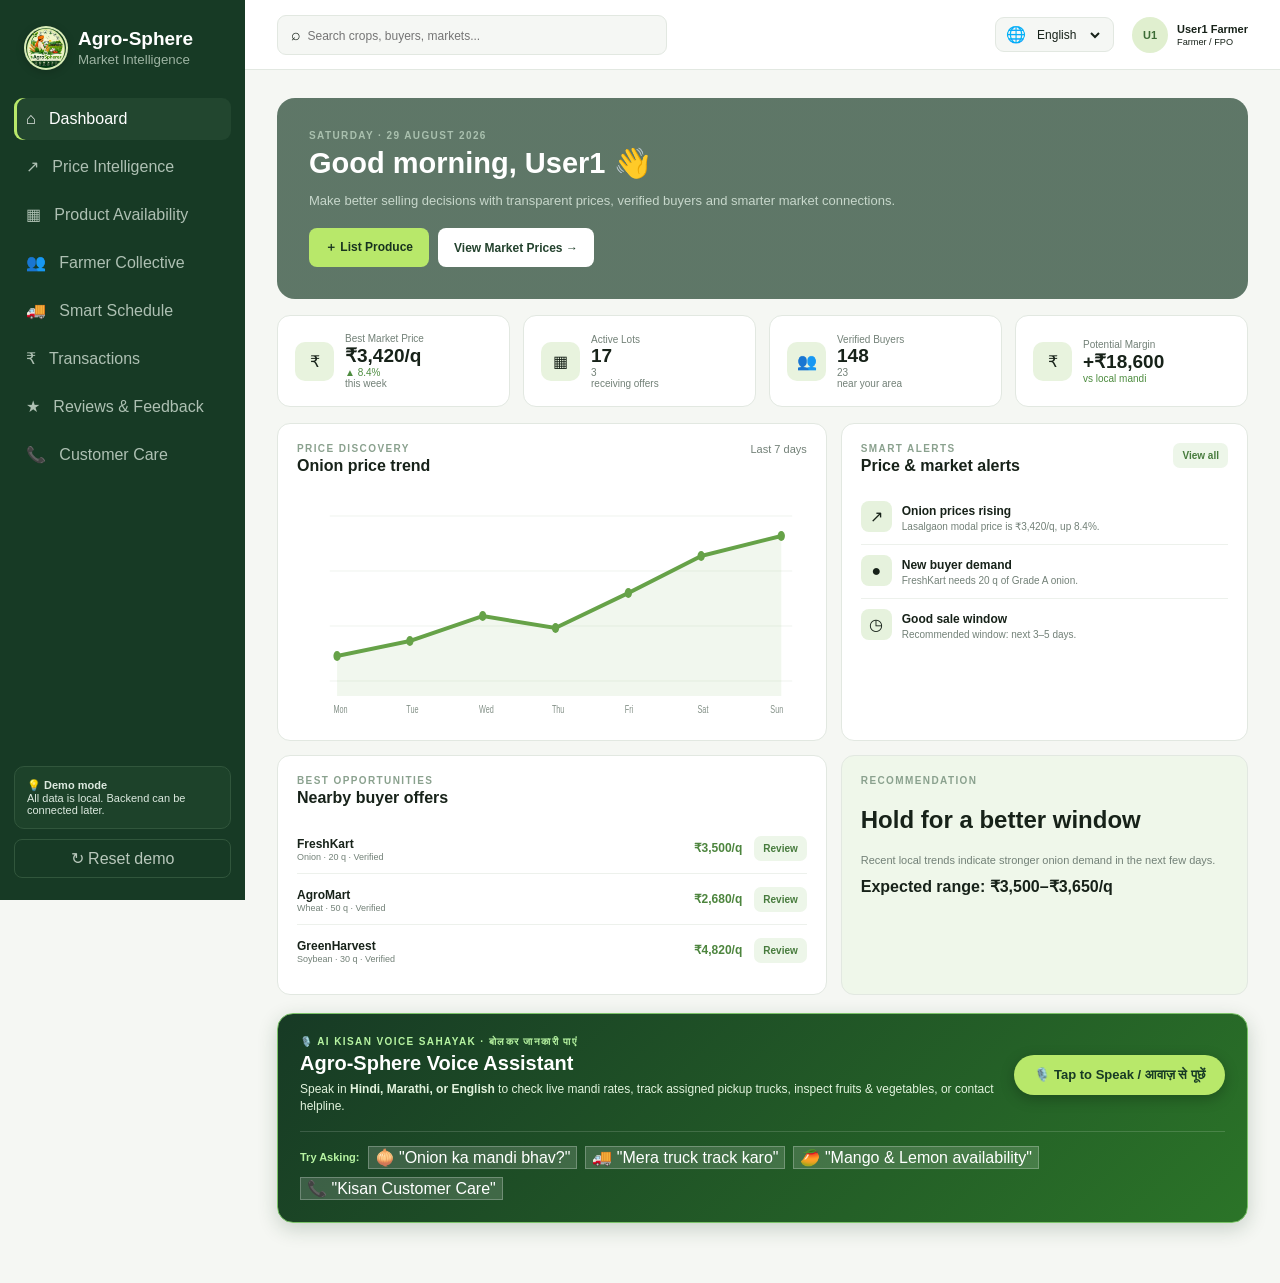
==== commit ca174fe8: "Fix schedule initialization and add dedicated AI Voice Assistant card at bottom of dashboard" ====
--- a/index.html
+++ b/index.html
@@ -449,7 +449,6 @@
 
                         </div>
 
-
                         <div class="card recommend">
 
                             <div class="eyebrow" data-i18n="recommendation">
@@ -469,6 +468,50 @@
                                 Expected range: ₹3,500–₹3,650/q
                             </strong>
 
+                        </div>
+
+                    </div>
+
+                    <!-- DASHBOARD BOTTOM: VOICE ASSISTANT FEATURE -->
+                    <div class="card dashboard-voice-card" style="margin-top: 18px; background: linear-gradient(135deg, #173a25 0%, #2b7428 100%); color: #ffffff; border: 1px solid #7bc369; border-radius: 16px; padding: 22px; box-shadow: 0 6px 20px rgba(23, 58, 37, 0.2);">
+
+                        <div style="display: flex; justify-content: space-between; align-items: center; flex-wrap: wrap; gap: 14px;">
+
+                            <div style="flex: 1; min-width: 260px;">
+                                <div class="eyebrow" style="color: #b7f4a2; font-weight: bold;">
+                                    🎙️ AI KISAN VOICE SAHAYAK · बोलकर जानकारी पाएं
+                                </div>
+                                <h2 style="color: #ffffff; margin: 4px 0 6px; font-size: 20px;">
+                                    Agro-Sphere Voice Assistant
+                                </h2>
+                                <p style="color: #e2f3dd; margin: 0; font-size: 12px; line-height: 1.4;">
+                                    Speak in <b>Hindi, Marathi, or English</b> to check live mandi rates, track assigned pickup trucks, inspect fruits & vegetables, or contact helpline.
+                                </p>
+                            </div>
+
+                            <div style="display: flex; gap: 10px; align-items: center; flex-wrap: wrap;">
+                                <button class="btn" style="background: var(--lime); color: #173a25; font-weight: 800; font-size: 13px; padding: 12px 20px; border-radius: 30px; box-shadow: 0 4px 14px rgba(0,0,0,0.25); border: 0; cursor: pointer;" data-modal="voiceAssistantModal" onclick="startVoiceListening()">
+                                    🎙️ <span>Tap to Speak / आवाज़ से पूछें</span>
+                                </button>
+                            </div>
+
+                        </div>
+
+                        <!-- Voice Suggestion Chips directly on Dashboard -->
+                        <div style="margin-top: 16px; padding-top: 14px; border-top: 1px solid rgba(255,255,255,0.15); display: flex; align-items: center; gap: 8px; flex-wrap: wrap;">
+                            <span style="font-size: 11px; color: #b7f4a2; font-weight: bold;">Try Asking:</span>
+                            <button class="voice-chip" style="background: rgba(255,255,255,0.15); color: #ffffff; border: 1px solid rgba(255,255,255,0.25);" onclick="openVoiceModalWithQuery('Onion ka mandi bhav kya hai?')">
+                                🧅 "Onion ka mandi bhav?"
+                            </button>
+                            <button class="voice-chip" style="background: rgba(255,255,255,0.15); color: #ffffff; border: 1px solid rgba(255,255,255,0.25);" onclick="openVoiceModalWithQuery('Mera truck kahan hai? Track vehicle')">
+                                🚚 "Mera truck track karo"
+                            </button>
+                            <button class="voice-chip" style="background: rgba(255,255,255,0.15); color: #ffffff; border: 1px solid rgba(255,255,255,0.25);" onclick="openVoiceModalWithQuery('Show Mango and Lemon availability')">
+                                🥭 "Mango & Lemon availability"
+                            </button>
+                            <button class="voice-chip" style="background: rgba(255,255,255,0.15); color: #ffffff; border: 1px solid rgba(255,255,255,0.25);" onclick="openVoiceModalWithQuery('Toll free kisan helpline se baat karni hai')">
+                                📞 "Kisan Customer Care"
+                            </button>
                         </div>
 
                     </div>
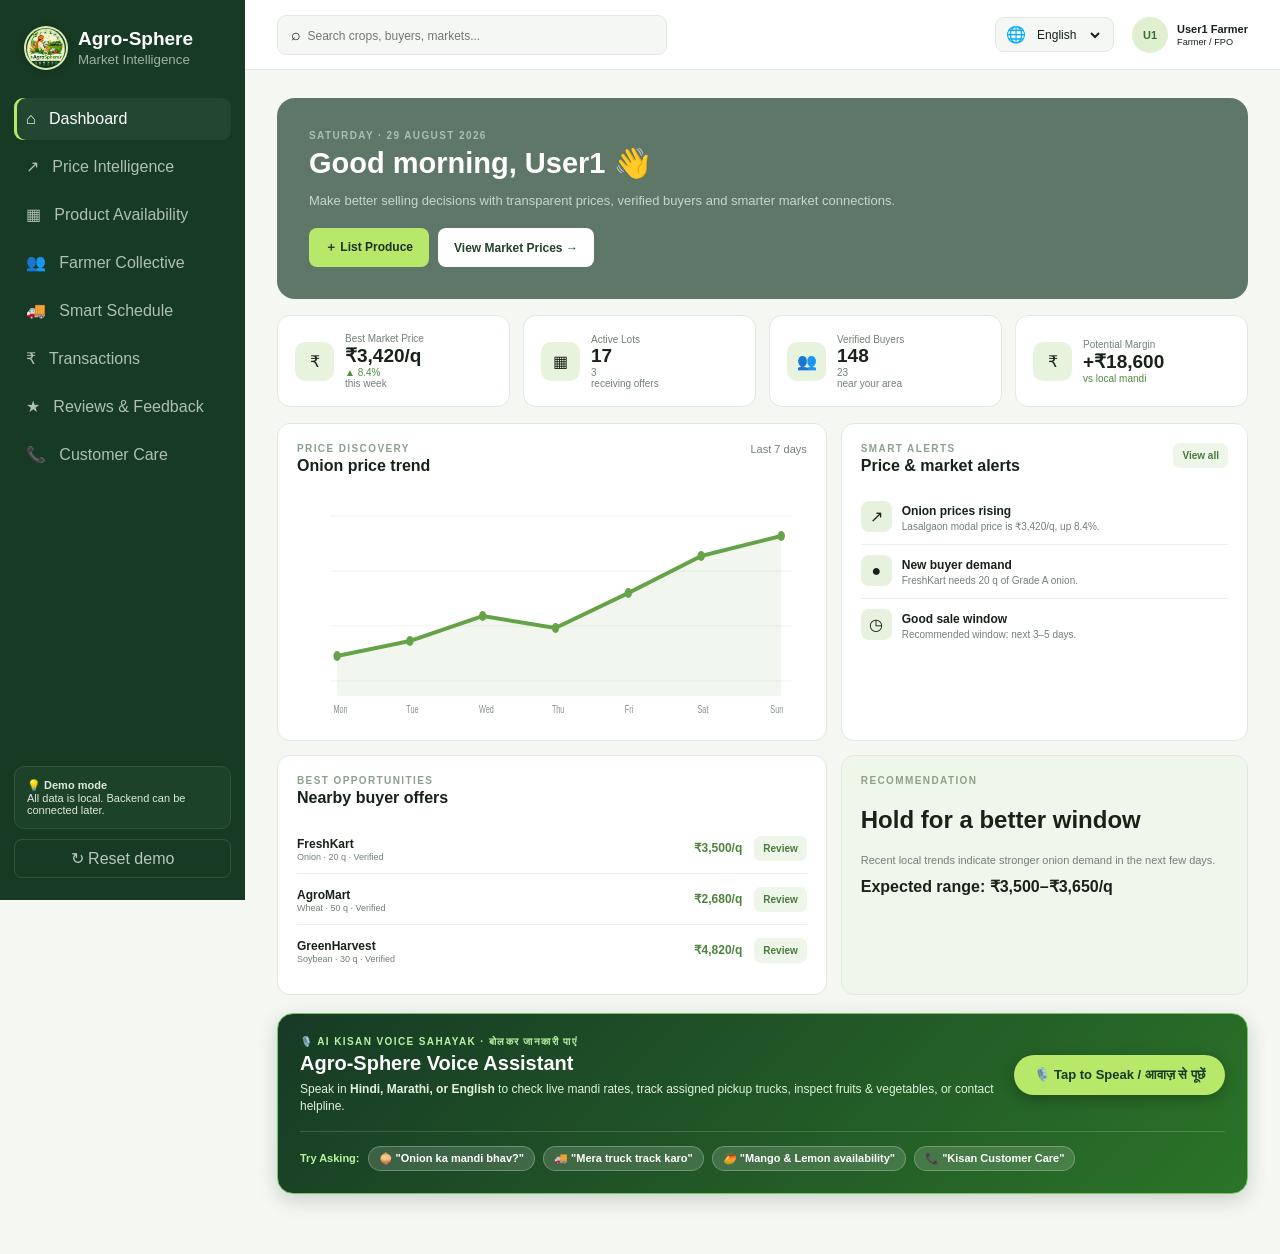
==== commit 80a496ff: "Fix CSS brace nesting for floating voice button, enhance calendar selected day visibility, and verif" ====
--- a/index.html
+++ b/index.html
@@ -6,7 +6,7 @@
     <meta name="viewport" content="width=device-width, initial-scale=1.0">
     <title>Agro-Sphere — Farmer Market Intelligence</title>
     <link rel="icon" type="image/png" href="assets/logo.png">
-    <link rel="stylesheet" href="style.css?v=3.0.0">
+    <link rel="stylesheet" href="style.css?v=5.0.0">
 </head>
 
 <body>
@@ -1799,7 +1799,7 @@
 
     </div>
 
-    <script src="script.js?v=3.0.0"></script>
+    <script src="script.js?v=5.0.0"></script>
 
 </body>
 
--- a/style.css
+++ b/style.css
@@ -3,6 +3,8 @@
 :root {
     --green: #173a25;
     --green2: #2f713c;
+    --primary: #2b7428;
+    --primary-dark: #173a25;
     --lime: #b8e86a;
     --bg: #f5f7f3;
     --card: #fff;
@@ -1355,11 +1357,11 @@
 }
 
 .cal-day.selected {
-    background: var(--primary) !important;
+    background: #173a25 !important;
     color: #ffffff !important;
-    border-color: var(--primary) !important;
-    font-weight: bold;
-    box-shadow: 0 3px 8px rgba(33, 73, 29, 0.25);
+    border-color: #173a25 !important;
+    font-weight: 800;
+    box-shadow: 0 4px 10px rgba(23, 58, 37, 0.35);
 }
 
 .cal-day.has-event::after {
@@ -1582,6 +1584,11 @@
         grid-template-columns: repeat(2, 1fr);
     }
 
+    .summary {
+        grid-template-columns: repeat(2, 1fr);
+    }
+}
+
 /* =========================================================
    CUSTOMER CARE & KISAN SAHAYATA KENDRA
    ========================================================= */
@@ -1797,16 +1804,30 @@
 
 .lang-pills {
     display: flex;
+    gap: 6px;
+    flex-wrap: wrap;
+}
+
+.lang-pill {
+    background: #edf5eb;
+    border: 1px solid #d3e6cf;
+    padding: 3px 8px;
+    border-radius: 12px;
+    font-size: 10px;
+    font-weight: 600;
+    color: #2b5731;
+}
+
 /* =========================================================
    VOICE ASSISTANT (KISAN VOICE SAHAYAK)
    ========================================================= */
 
 .floating-voice-btn {
-    position: fixed;
-    bottom: 28px;
-    right: 28px;
-    z-index: 990;
-    display: flex;
+    position: fixed !important;
+    bottom: 28px !important;
+    right: 28px !important;
+    z-index: 99999 !important;
+    display: flex !important;
     align-items: center;
     gap: 10px;
     background: linear-gradient(135deg, #2b7428 0%, #173a25 100%);
@@ -1817,14 +1838,14 @@
     font-size: 14px;
     font-weight: bold;
     cursor: pointer;
-    box-shadow: 0 8px 25px rgba(23, 58, 37, 0.35);
+    box-shadow: 0 8px 25px rgba(23, 58, 37, 0.45);
     transition: all 0.25s cubic-bezier(0.175, 0.885, 0.32, 1.275);
     animation: voicePulseRing 2.5s infinite;
 }
 
 .floating-voice-btn:hover {
     transform: translateY(-4px) scale(1.04);
-    box-shadow: 0 12px 30px rgba(23, 58, 37, 0.45);
+    box-shadow: 0 12px 30px rgba(23, 58, 37, 0.55);
     background: linear-gradient(135deg, #32872f 0%, #1c452d 100%);
 }
 
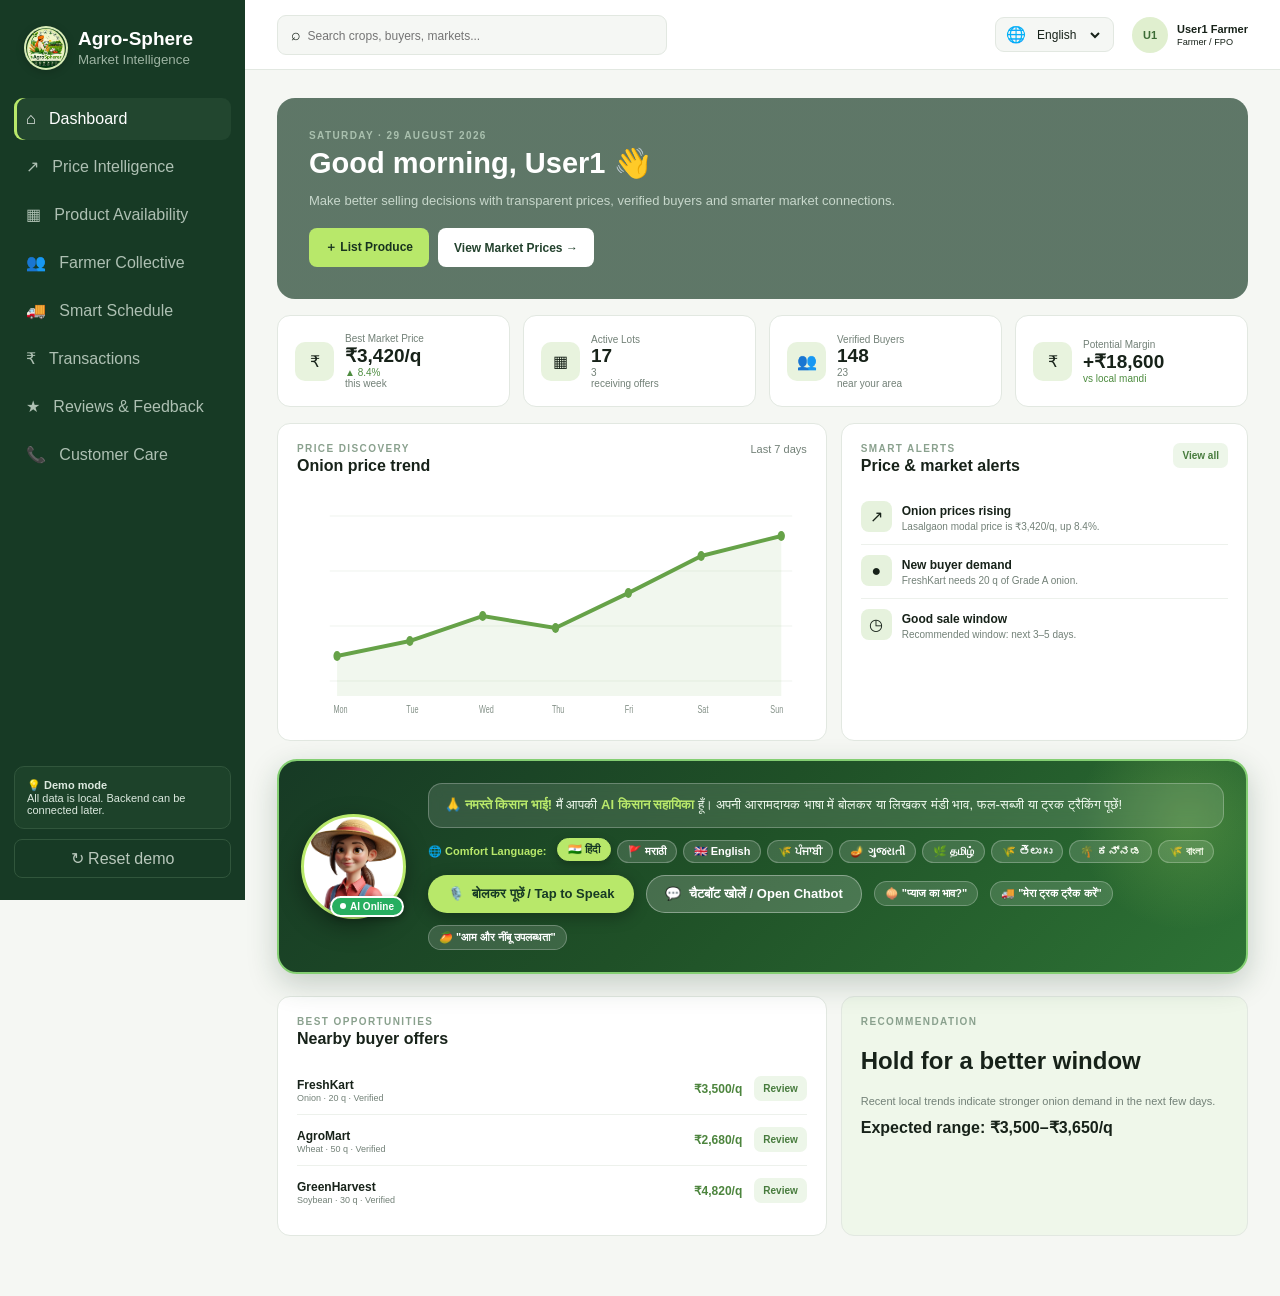
==== commit 8302a9ea: "Add 3D AI Farmer Voice & Chatbot Assistant below Smart Alerts with 9 Regional Comfort Languages" ====
--- a/index.html
+++ b/index.html
@@ -6,7 +6,7 @@
     <meta name="viewport" content="width=device-width, initial-scale=1.0">
     <title>Agro-Sphere — Farmer Market Intelligence</title>
     <link rel="icon" type="image/png" href="assets/logo.png">
-    <link rel="stylesheet" href="style.css?v=5.0.0">
+    <link rel="stylesheet" href="style.css?v=6.0.0">
 </head>
 
 <body>
@@ -379,7 +379,72 @@
                     </div>
 
 
-                    <!-- OFFERS -->
+                    <!-- ================= AI KISAN VOICE & CHAT ASSISTANT (RIGHT BELOW SMART ALERTS) ================= -->
+                    <div class="card ai-kisan-assistant-card" id="aiKisanDashboardCard">
+
+                        <div class="ai-kisan-card-layout">
+
+                            <!-- Left: 3D AI Farmer Avatar with Click Action & Status -->
+                            <div class="ai-kisan-avatar-wrap" onclick="openVoiceModalWithQuery('Namaste! Help me with mandi rates and tracking.')" title="Click to chat with Kisan AI Sahayika">
+                                <img src="assets/ai_farmer_assistant.png" alt="AI Farmer Voice Assistant" class="ai-kisan-avatar-img">
+                                <div class="ai-kisan-online-badge">
+                                    <span style="width:6px; height:6px; background:#fff; border-radius:50%; display:inline-block;"></span>
+                                    <span>AI Online</span>
+                                </div>
+                            </div>
+
+                            <!-- Right: Greeting Speech Bubble, Comfort Languages & Actions -->
+                            <div class="ai-kisan-content-main">
+
+                                <div class="ai-kisan-bubble">
+                                    <span id="aiKisanGreetingText">
+                                        🙏 <b>नमस्ते किसान भाई!</b> मैं आपकी <b>AI किसान सहायिका</b> हूँ। अपनी आरामदायक भाषा में बोलकर या लिखकर मंडी भाव, फल-सब्जी या ट्रक ट्रैकिंग पूछें!
+                                    </span>
+                                </div>
+
+                                <!-- Comfort Language Selector (Language Barrier Solution) -->
+                                <div class="comfort-lang-bar">
+                                    <span class="comfort-lang-label">🌐 Comfort Language:</span>
+                                    <button type="button" class="comfort-lang-btn active" data-lang="hi" onclick="setComfortLanguage('hi')">🇮🇳 हिंदी</button>
+                                    <button type="button" class="comfort-lang-btn" data-lang="mr" onclick="setComfortLanguage('mr')">🚩 मराठी</button>
+                                    <button type="button" class="comfort-lang-btn" data-lang="en" onclick="setComfortLanguage('en')">🇬🇧 English</button>
+                                    <button type="button" class="comfort-lang-btn" data-lang="pa" onclick="setComfortLanguage('pa')">🌾 ਪੰਜਾਬੀ</button>
+                                    <button type="button" class="comfort-lang-btn" data-lang="gu" onclick="setComfortLanguage('gu')">🪔 ગુજરાતી</button>
+                                    <button type="button" class="comfort-lang-btn" data-lang="ta" onclick="setComfortLanguage('ta')">🌿 தமிழ்</button>
+                                    <button type="button" class="comfort-lang-btn" data-lang="te" onclick="setComfortLanguage('te')">🌾 తెలుగు</button>
+                                    <button type="button" class="comfort-lang-btn" data-lang="kn" onclick="setComfortLanguage('kn')">🌴 ಕನ್ನಡ</button>
+                                    <button type="button" class="comfort-lang-btn" data-lang="bn" onclick="setComfortLanguage('bn')">🌾 বাংলা</button>
+                                </div>
+
+                                <!-- Action Buttons & Prompt Chips -->
+                                <div class="ai-kisan-actions-row">
+                                    <button type="button" class="ai-kisan-mic-btn" data-modal="voiceAssistantModal" onclick="startVoiceListening()">
+                                        🎙️ <span id="micBtnText">बोलकर पूछें / Tap to Speak</span>
+                                    </button>
+                                    <button type="button" class="ai-kisan-chat-btn" data-modal="voiceAssistantModal" onclick="openChatbotModal()">
+                                        💬 <span id="chatBtnText">चैटबॉट खोलें / Open Chatbot</span>
+                                    </button>
+
+                                    <!-- Quick Voice Prompt Chips -->
+                                    <button type="button" class="voice-chip" style="background: rgba(255,255,255,0.14); color: #fff; border: 1px solid rgba(255,255,255,0.25);" onclick="openVoiceModalWithQuery('Onion ka mandi bhav kya hai?')">
+                                        🧅 "प्याज का भाव?"
+                                    </button>
+                                    <button type="button" class="voice-chip" style="background: rgba(255,255,255,0.14); color: #fff; border: 1px solid rgba(255,255,255,0.25);" onclick="openVoiceModalWithQuery('Mera truck kahan hai? Track vehicle')">
+                                        🚚 "मेरा ट्रक ट्रैक करें"
+                                    </button>
+                                    <button type="button" class="voice-chip" style="background: rgba(255,255,255,0.14); color: #fff; border: 1px solid rgba(255,255,255,0.25);" onclick="openVoiceModalWithQuery('Show Mango and Lemon availability')">
+                                        🥭 "आम और नींबू उपलब्धता"
+                                    </button>
+                                </div>
+
+                            </div>
+
+                        </div>
+
+                    </div>
+
+
+                    <!-- OFFERS & RECOMMENDATIONS -->
 
                     <div class="grid">
 
@@ -468,50 +533,6 @@
                                 Expected range: ₹3,500–₹3,650/q
                             </strong>
 
-                        </div>
-
-                    </div>
-
-                    <!-- DASHBOARD BOTTOM: VOICE ASSISTANT FEATURE -->
-                    <div class="card dashboard-voice-card" style="margin-top: 18px; background: linear-gradient(135deg, #173a25 0%, #2b7428 100%); color: #ffffff; border: 1px solid #7bc369; border-radius: 16px; padding: 22px; box-shadow: 0 6px 20px rgba(23, 58, 37, 0.2);">
-
-                        <div style="display: flex; justify-content: space-between; align-items: center; flex-wrap: wrap; gap: 14px;">
-
-                            <div style="flex: 1; min-width: 260px;">
-                                <div class="eyebrow" style="color: #b7f4a2; font-weight: bold;">
-                                    🎙️ AI KISAN VOICE SAHAYAK · बोलकर जानकारी पाएं
-                                </div>
-                                <h2 style="color: #ffffff; margin: 4px 0 6px; font-size: 20px;">
-                                    Agro-Sphere Voice Assistant
-                                </h2>
-                                <p style="color: #e2f3dd; margin: 0; font-size: 12px; line-height: 1.4;">
-                                    Speak in <b>Hindi, Marathi, or English</b> to check live mandi rates, track assigned pickup trucks, inspect fruits & vegetables, or contact helpline.
-                                </p>
-                            </div>
-
-                            <div style="display: flex; gap: 10px; align-items: center; flex-wrap: wrap;">
-                                <button class="btn" style="background: var(--lime); color: #173a25; font-weight: 800; font-size: 13px; padding: 12px 20px; border-radius: 30px; box-shadow: 0 4px 14px rgba(0,0,0,0.25); border: 0; cursor: pointer;" data-modal="voiceAssistantModal" onclick="startVoiceListening()">
-                                    🎙️ <span>Tap to Speak / आवाज़ से पूछें</span>
-                                </button>
-                            </div>
-
-                        </div>
-
-                        <!-- Voice Suggestion Chips directly on Dashboard -->
-                        <div style="margin-top: 16px; padding-top: 14px; border-top: 1px solid rgba(255,255,255,0.15); display: flex; align-items: center; gap: 8px; flex-wrap: wrap;">
-                            <span style="font-size: 11px; color: #b7f4a2; font-weight: bold;">Try Asking:</span>
-                            <button class="voice-chip" style="background: rgba(255,255,255,0.15); color: #ffffff; border: 1px solid rgba(255,255,255,0.25);" onclick="openVoiceModalWithQuery('Onion ka mandi bhav kya hai?')">
-                                🧅 "Onion ka mandi bhav?"
-                            </button>
-                            <button class="voice-chip" style="background: rgba(255,255,255,0.15); color: #ffffff; border: 1px solid rgba(255,255,255,0.25);" onclick="openVoiceModalWithQuery('Mera truck kahan hai? Track vehicle')">
-                                🚚 "Mera truck track karo"
-                            </button>
-                            <button class="voice-chip" style="background: rgba(255,255,255,0.15); color: #ffffff; border: 1px solid rgba(255,255,255,0.25);" onclick="openVoiceModalWithQuery('Show Mango and Lemon availability')">
-                                🥭 "Mango & Lemon availability"
-                            </button>
-                            <button class="voice-chip" style="background: rgba(255,255,255,0.15); color: #ffffff; border: 1px solid rgba(255,255,255,0.25);" onclick="openVoiceModalWithQuery('Toll free kisan helpline se baat karni hai')">
-                                📞 "Kisan Customer Care"
-                            </button>
                         </div>
 
                     </div>
@@ -1708,9 +1729,10 @@
     </div>
 
     <!-- ================= FLOATING VOICE ASSISTANT BUTTON ================= -->
-    <button class="floating-voice-btn" id="voiceAssistantBtn" title="Agro-Sphere Kisan Voice Assistant" data-modal="voiceAssistantModal">
+    <button class="floating-voice-btn" id="voiceAssistantBtn" title="Agro-Sphere AI Kisan Sahayika" data-modal="voiceAssistantModal" onclick="startVoiceListening()">
+        <img src="assets/ai_farmer_assistant.png" alt="AI Farmer" style="width: 28px; height: 28px; border-radius: 50%; object-fit: cover; border: 1.5px solid #b8e86a; background: #fff;">
         <div class="mic-icon-circle">🎙️</div>
-        <span>Voice Sahayak</span>
+        <span>Kisan Voice AI</span>
     </button>
 
     <!-- ================= VOICE ASSISTANT MODAL ================= -->
@@ -1721,16 +1743,35 @@
             <button class="close" data-close>×</button>
 
             <div class="voice-header">
-                <div>
-                    <div class="eyebrow" style="color:#2d6930; font-weight: bold;">
-                        🌾 AI KISAN SAHAYAK · किसान आवाज़ सहायक
-                    </div>
-                    <h3>🎙️ Agro-Sphere Voice AI</h3>
+                <div style="display:flex; align-items:center; gap:12px;">
+                    <img src="assets/ai_farmer_assistant.png" alt="AI Kisan Sahayika" style="width:48px; height:48px; border-radius:50%; border:2px solid #b8e86a; background:#fff;">
+                    <div>
+                        <div class="eyebrow" style="color:#2d6930; font-weight: bold;">
+                            🌾 AI KISAN SAHAYIKA · किसान आवाज़ व चैट सहायक
+                        </div>
+                        <h3 style="margin:2px 0 0; font-size:16px; color:var(--green);">
+                            Agro-Sphere Voice & Chat AI
+                        </h3>
+                    </div>
                 </div>
 
                 <div class="voice-status-pill" id="voiceStatusPill">
                     <span class="status-dot">🟢</span> <span id="voiceStatusText">Ready to Listen</span>
                 </div>
+            </div>
+
+            <!-- Modal Comfort Language Switcher -->
+            <div style="display:flex; align-items:center; gap:5px; margin-bottom:12px; flex-wrap:wrap; padding:6px 10px; background:#edf6ea; border-radius:10px;">
+                <span style="font-size:11px; font-weight:bold; color:#173a25;">🌐 Language:</span>
+                <button type="button" class="comfort-lang-btn active" data-modal-lang="hi" onclick="setComfortLanguage('hi')" style="font-size:10px; padding:2px 8px;">🇮🇳 हिंदी</button>
+                <button type="button" class="comfort-lang-btn" data-modal-lang="mr" onclick="setComfortLanguage('mr')" style="font-size:10px; padding:2px 8px;">🚩 मराठी</button>
+                <button type="button" class="comfort-lang-btn" data-modal-lang="en" onclick="setComfortLanguage('en')" style="font-size:10px; padding:2px 8px;">🇬🇧 English</button>
+                <button type="button" class="comfort-lang-btn" data-modal-lang="pa" onclick="setComfortLanguage('pa')" style="font-size:10px; padding:2px 8px;">🌾 ਪੰਜਾਬੀ</button>
+                <button type="button" class="comfort-lang-btn" data-modal-lang="gu" onclick="setComfortLanguage('gu')" style="font-size:10px; padding:2px 8px;">🪔 ગુજરાતી</button>
+                <button type="button" class="comfort-lang-btn" data-modal-lang="ta" onclick="setComfortLanguage('ta')" style="font-size:10px; padding:2px 8px;">🌿 தமிழ்</button>
+                <button type="button" class="comfort-lang-btn" data-modal-lang="te" onclick="setComfortLanguage('te')" style="font-size:10px; padding:2px 8px;">🌾 తెలుగు</button>
+                <button type="button" class="comfort-lang-btn" data-modal-lang="kn" onclick="setComfortLanguage('kn')" style="font-size:10px; padding:2px 8px;">🌴 ಕನ್ನಡ</button>
+                <button type="button" class="comfort-lang-btn" data-modal-lang="bn" onclick="setComfortLanguage('bn')" style="font-size:10px; padding:2px 8px;">🌾 বাংলা</button>
             </div>
 
             <!-- Animated Sound Wave -->
@@ -1747,7 +1788,7 @@
             <!-- Dialogue History / Transcript -->
             <div class="voice-dialog-box" id="voiceDialogBox">
                 <div class="voice-msg assistant">
-                    <b>Agro-Sphere Sahayak:</b> Namaste Kisan Bhai! 🙏 Main aapka Voice Assistant hoon. Aap mujhse mandi ke bhav, fasal ki availability, truck tracking ya helpline ke bare mein bol kar pooch sakte hain!
+                    <b>Agro-Sphere Sahayika:</b> Namaste Kisan Bhai! 🙏 Main aapka Voice & Chatbot Assistant hoon. Aap bol kar ya type karke Mandi Bhav, Truck Tracking ya Helpline ke bare mein pooch sakte hain!
                 </div>
             </div>
 
@@ -1757,12 +1798,20 @@
                     🎙️
                 </button>
                 <small id="voiceInstructionText" style="color:var(--muted); font-size:11px; font-weight:600;">
-                    Tap microphone and speak in Hindi, Marathi, or English
+                    Tap microphone to speak OR type below in your comfort language
                 </small>
             </div>
 
+            <!-- Text Chatbot Input Row (Type Query Option) -->
+            <div class="chatbot-input-row">
+                <input type="text" id="chatbotTextInput" placeholder="Type query in Hindi, Marathi, English... (e.g. Onion bhav, Track truck)" onkeydown="if(event.key==='Enter') sendChatbotMessage();">
+                <button type="button" class="chatbot-send-btn" id="chatbotSendBtn" onclick="sendChatbotMessage()">
+                    💬 Send / भेजें
+                </button>
+            </div>
+
             <!-- Quick Voice Prompt Chips -->
-            <div class="voice-suggestions-label">💡 Try Saying (बोलकर देखें):</div>
+            <div class="voice-suggestions-label">💡 Try Asking (पूछ कर देखें):</div>
             <div class="voice-chips-row">
                 <button class="voice-chip" onclick="simulateVoiceQuery('Onion ka mandi bhav kya hai?')">
                     🧅 "Onion ka mandi bhav?"
@@ -1799,7 +1848,7 @@
 
     </div>
 
-    <script src="script.js?v=5.0.0"></script>
+    <script src="script.js?v=6.0.0"></script>
 
 </body>
 
--- a/style.css
+++ b/style.css
@@ -1872,6 +1872,227 @@
     }
 }
 
+/* =========================================================
+   AI KISAN ASSISTANT CARD (BELOW SMART ALERTS ON DASHBOARD)
+   ========================================================= */
+
+.ai-kisan-assistant-card {
+    margin-top: 18px;
+    margin-bottom: 22px;
+    background: linear-gradient(135deg, #173a25 0%, #1f5027 45%, #2d7335 100%);
+    border: 2px solid #84cf73;
+    border-radius: 20px;
+    padding: 22px;
+    color: #ffffff;
+    box-shadow: 0 10px 30px rgba(23, 58, 37, 0.22);
+    position: relative;
+    overflow: hidden;
+}
+
+.ai-kisan-assistant-card::before {
+    content: "";
+    position: absolute;
+    top: -50px;
+    right: -50px;
+    width: 220px;
+    height: 220px;
+    background: radial-gradient(circle, rgba(184, 232, 106, 0.22) 0%, rgba(255,255,255,0) 70%);
+    border-radius: 50%;
+    pointer-events: none;
+}
+
+.ai-kisan-card-layout {
+    display: flex;
+    align-items: center;
+    gap: 22px;
+    flex-wrap: wrap;
+}
+
+.ai-kisan-avatar-wrap {
+    position: relative;
+    flex-shrink: 0;
+    cursor: pointer;
+}
+
+.ai-kisan-avatar-img {
+    width: 105px;
+    height: 105px;
+    border-radius: 50%;
+    object-fit: cover;
+    border: 3.5px solid #b8e86a;
+    background: #ffffff;
+    box-shadow: 0 8px 24px rgba(0, 0, 0, 0.35);
+    transition: transform 0.3s cubic-bezier(0.175, 0.885, 0.32, 1.275);
+    display: block;
+}
+
+.ai-kisan-avatar-wrap:hover .ai-kisan-avatar-img {
+    transform: scale(1.08) rotate(-3deg);
+}
+
+.ai-kisan-online-badge {
+    position: absolute;
+    bottom: 2px;
+    right: 2px;
+    background: #27ae60;
+    color: #ffffff;
+    font-size: 10px;
+    font-weight: 800;
+    padding: 3px 8px;
+    border-radius: 20px;
+    border: 2px solid #ffffff;
+    display: flex;
+    align-items: center;
+    gap: 4px;
+    box-shadow: 0 2px 6px rgba(0,0,0,0.3);
+}
+
+.ai-kisan-content-main {
+    flex: 1;
+    min-width: 280px;
+}
+
+.ai-kisan-bubble {
+    background: rgba(255, 255, 255, 0.12);
+    backdrop-filter: blur(8px);
+    border: 1px solid rgba(255, 255, 255, 0.25);
+    border-radius: 14px;
+    padding: 12px 16px;
+    margin-bottom: 12px;
+    font-size: 13px;
+    line-height: 1.45;
+    color: #f1fbf0;
+}
+
+.ai-kisan-bubble b {
+    color: #b8e86a;
+}
+
+.comfort-lang-bar {
+    display: flex;
+    align-items: center;
+    gap: 6px;
+    flex-wrap: wrap;
+    margin-bottom: 12px;
+}
+
+.comfort-lang-label {
+    font-size: 11px;
+    font-weight: bold;
+    color: #b8e86a;
+    margin-right: 4px;
+}
+
+.comfort-lang-btn {
+    background: rgba(255, 255, 255, 0.14);
+    color: #ffffff;
+    border: 1px solid rgba(255, 255, 255, 0.25);
+    padding: 4px 10px;
+    border-radius: 20px;
+    font-size: 11px;
+    font-weight: 600;
+    cursor: pointer;
+    transition: all 0.2s ease;
+}
+
+.comfort-lang-btn:hover,
+.comfort-lang-btn.active {
+    background: var(--lime);
+    color: #173a25;
+    border-color: var(--lime);
+    font-weight: 800;
+    transform: translateY(-2px);
+    box-shadow: 0 3px 8px rgba(0,0,0,0.25);
+}
+
+.ai-kisan-actions-row {
+    display: flex;
+    gap: 12px;
+    align-items: center;
+    flex-wrap: wrap;
+}
+
+.ai-kisan-mic-btn {
+    background: var(--lime);
+    color: #173a25;
+    font-weight: 800;
+    font-size: 13px;
+    padding: 11px 20px;
+    border-radius: 30px;
+    border: none;
+    cursor: pointer;
+    display: inline-flex;
+    align-items: center;
+    gap: 8px;
+    box-shadow: 0 4px 16px rgba(0, 0, 0, 0.3);
+    transition: all 0.2s ease;
+}
+
+.ai-kisan-mic-btn:hover {
+    transform: translateY(-3px) scale(1.03);
+    box-shadow: 0 6px 20px rgba(0, 0, 0, 0.4);
+    background: #c8f57d;
+}
+
+.ai-kisan-chat-btn {
+    background: rgba(255, 255, 255, 0.18);
+    color: #ffffff;
+    font-weight: 700;
+    font-size: 13px;
+    padding: 10px 18px;
+    border-radius: 30px;
+    border: 1px solid rgba(255, 255, 255, 0.35);
+    cursor: pointer;
+    display: inline-flex;
+    align-items: center;
+    gap: 8px;
+    transition: all 0.2s ease;
+}
+
+.ai-kisan-chat-btn:hover {
+    background: rgba(255, 255, 255, 0.3);
+    transform: translateY(-2px);
+}
+
+.chatbot-input-row {
+    display: flex;
+    gap: 8px;
+    margin-top: 14px;
+    align-items: center;
+}
+
+.chatbot-input-row input {
+    flex: 1;
+    padding: 10px 14px;
+    border: 1.5px solid #d2e4ce;
+    border-radius: 25px;
+    font-size: 13px;
+    outline: none;
+    background: #ffffff;
+    color: var(--text);
+}
+
+.chatbot-input-row input:focus {
+    border-color: #2b7428;
+    box-shadow: 0 0 0 3px rgba(43, 116, 40, 0.15);
+}
+
+.chatbot-send-btn {
+    background: #2b7428;
+    color: #ffffff;
+    border: none;
+    padding: 10px 18px;
+    border-radius: 25px;
+    font-weight: bold;
+    font-size: 13px;
+    cursor: pointer;
+    transition: background 0.2s;
+}
+
+.chatbot-send-btn:hover {
+    background: #173a25;
+}
+
 .voice-modal-content {
     max-width: 520px;
     background: linear-gradient(180deg, #ffffff 0%, #f6fbf4 100%);
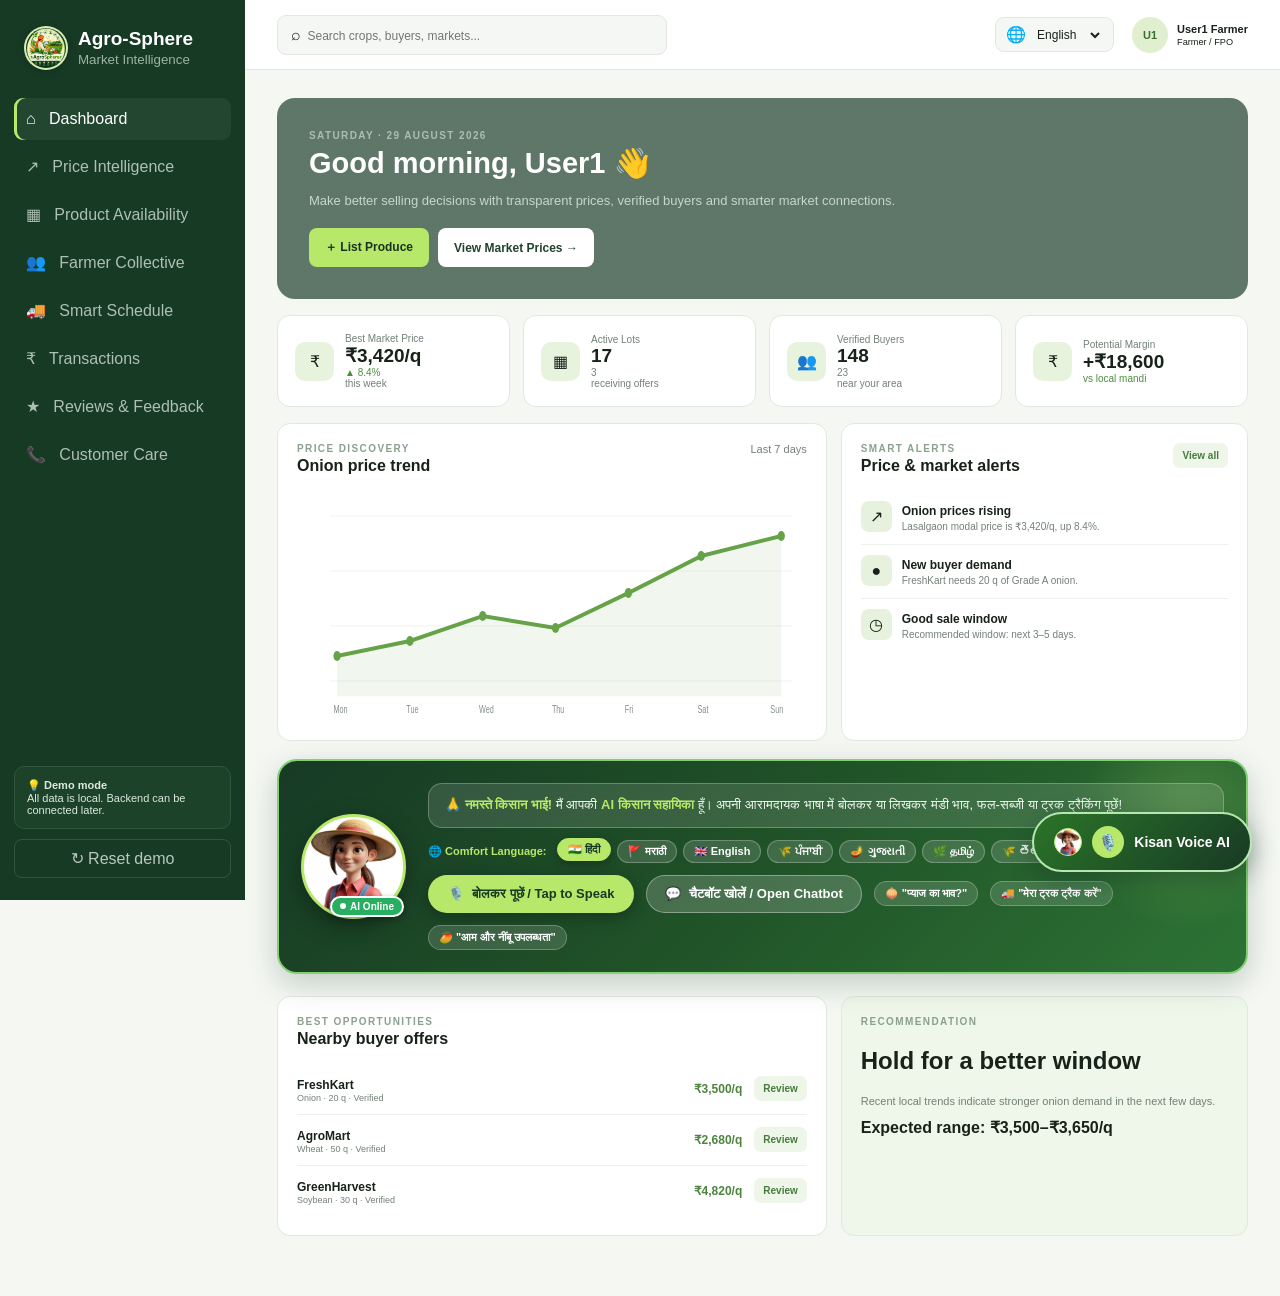
==== commit ff448739: "Add interactive WhatsApp Kisan Seva Bot with automated replies, AI photo grading, and backend sync" ====
--- a/index.html
+++ b/index.html
@@ -1241,9 +1241,9 @@
                                     Send crop photos & voice notes for instant quality grade evaluation and buyer interest in 10 minutes.
                                 </p>
                             </div>
-                            <a href="https://wa.me/919820045678?text=Hello%20AgroSphere%20Kisan%20Help%20Center" target="_blank" class="care-action-btn wa-btn" onclick="toast('💬 Opening Agro-Sphere WhatsApp Kisan Support (+91 98200 45678)...')">
-                                💬 <span data-i18n="chatOnWhatsApp">Chat on WhatsApp</span>
-                            </a>
+                            <button class="care-action-btn wa-btn" onclick="openWhatsAppBotModal()">
+                                💬 <span data-i18n="chatOnWhatsApp">Chat with WhatsApp Kisan Bot</span>
+                            </button>
                         </div>
 
                         <!-- Channel 3: Local Mandi Hub Officer -->
@@ -1270,7 +1270,7 @@
                             <p data-i18n="callbackBoxDesc">Enter your phone number below and our agricultural officer will call you back within 15 minutes.</p>
                         </div>
 
-                        <form id="callbackForm" class="callback-form-row" onsubmit="event.preventDefault(); const ph = this.elements['cbPhone'].value; toast('✅ Call back request registered for ' + ph + '! Our Kisan Advisor will call you within 15 minutes.'); this.reset();">
+                        <form id="callbackForm" class="callback-form-row" onsubmit="event.preventDefault(); const nm = this.elements['cbName'].value; const ph = this.elements['cbPhone'].value; const top = this.elements['cbTopic'].value; syncCallbackToBackend(nm, ph, top, currentLanguage); this.reset();">
                             <input type="text" name="cbName" data-placeholder="yourNamePlaceholder" placeholder="Your Name / किसान का नाम" required style="min-width: 150px;">
                             <input type="tel" name="cbPhone" data-placeholder="mobilePlaceholder" placeholder="Mobile No. (e.g. 9876543210)" required pattern="[0-9]{10}" style="min-width: 170px;">
                             <select name="cbTopic">
@@ -1543,6 +1543,12 @@
                     <span data-i18n="submitFeedback">Submit Feedback</span>
                 </button>
 
+            </form>
+
+        </div>
+
+    </div>
+
     <!-- ================= ASSIGN VEHICLE MODAL ================= -->
 
     <div class="modal-bg" id="vehicleModal">
@@ -1734,6 +1740,53 @@
         <div class="mic-icon-circle">🎙️</div>
         <span>Kisan Voice AI</span>
     </button>
+
+    <!-- ================= WHATSAPP KISAN BOT MODAL ================= -->
+    <div class="modal-bg" id="whatsappBotModal">
+        <div class="modal whatsapp-modal-content">
+            <div class="wa-header">
+                <div class="wa-profile">
+                    <img src="assets/ai_farmer_assistant.png" alt="Agro-Sphere Kisan Seva" class="wa-avatar">
+                    <div class="wa-title-area">
+                        <h4>Agro-Sphere Kisan Seva <span class="wa-verified">✔ Official Bot</span></h4>
+                        <div class="wa-status">🟢 Online · Instant Reply & Photo Grading</div>
+                    </div>
+                </div>
+                <button class="close" data-close style="color:#ffffff; font-size:24px; background:none; border:none; cursor:pointer;">×</button>
+            </div>
+
+            <div class="wa-chat-body" id="waChatBody">
+                <div class="wa-msg bot">
+                    🙏 <b>नमस्ते किसान भाई!</b><br>
+                    Welcome to <b>Agro-Sphere 24x7 WhatsApp Kisan Seva</b>.<br><br>
+                    I can instantly help you with:<br>
+                    📸 <b>Photo Grading:</b> Send your crop photo for instant AI grade test.<br>
+                    📈 <b>Mandi Rates:</b> Get real-time modal prices.<br>
+                    🚚 <b>Truck Tracking:</b> Live vehicle location & ETA.<br>
+                    👨‍🌾 <b>Field Officer:</b> Connect directly with Lasalgaon APMC officer.<br>
+                    <div class="wa-time">11:45 AM</div>
+
+                    <div class="wa-quick-options">
+                        <button class="wa-option-btn" onclick="sendWhatsAppBotOption('📸 Test Crop Photo Grading')">📸 Test Crop Photo Grading (फसल फोटो ग्रेडिंग)</button>
+                        <button class="wa-option-btn" onclick="sendWhatsAppBotOption('📈 Today\'s Onion & Tomato Mandi Rates')">📈 Today's Onion & Tomato Mandi Bhav (मंडी भाव)</button>
+                        <button class="wa-option-btn" onclick="sendWhatsAppBotOption('🚚 Track My Transport Truck (MH-15-AB-1234)')">🚚 Track My Transport Truck (ट्रक ट्रैकिंग)</button>
+                        <button class="wa-option-btn" onclick="sendWhatsAppBotOption('👨‍🌾 Connect with APMC Field Officer')">👨‍🌾 Connect with APMC Field Officer (अधिकारी से बात करें)</button>
+                    </div>
+                </div>
+            </div>
+
+            <div class="wa-footer">
+                <input type="text" id="waTextInput" class="wa-input" placeholder="Type message in Hindi, English, Marathi..." onkeypress="if(event.key==='Enter') sendWhatsAppBotUserMessage()">
+                <button class="wa-send-btn" onclick="sendWhatsAppBotUserMessage()" title="Send Message">➤</button>
+            </div>
+            
+            <div style="background:#f0f2f5; padding:8px 16px; text-align:center; font-size:11px; border-top:1px solid #e0e0e0;">
+                <a href="https://wa.me/919820045678?text=Hello%20AgroSphere%20Kisan%20Help%20Center" target="_blank" style="color:#075e54; font-weight:700; text-decoration:none;">
+                    💬 Open in Real WhatsApp App (+91 98200 45678) ↗
+                </a>
+            </div>
+        </div>
+    </div>
 
     <!-- ================= VOICE ASSISTANT MODAL ================= -->
     <div class="modal-bg" id="voiceAssistantModal">
--- a/style.css
+++ b/style.css
@@ -1479,16 +1479,21 @@
 
 .modal-bg {
     position: fixed;
-    inset: 0;
-    background: #09200e99;
+    top: 0;
+    left: 0;
+    width: 100vw;
+    height: 100vh;
+    background: rgba(9, 32, 14, 0.75);
     display: none;
-    place-items: center;
-    z-index: 100;
+    align-items: center;
+    justify-content: center;
+    z-index: 9999;
     padding: 18px;
+    box-sizing: border-box;
 }
 
 .modal-bg.show {
-    display: grid;
+    display: flex !important;
 }
 
 .modal {
@@ -2422,4 +2427,184 @@
     .actions .btn {
         width: 100%;
     }
+}
+
+/* =========================================================
+   WHATSAPP KISAN BOT STYLES
+   ========================================================= */
+
+.whatsapp-modal-content {
+    max-width: 480px;
+    width: 95%;
+    border-radius: 18px;
+    overflow: hidden;
+    padding: 0 !important;
+    background: #efeae2 !important;
+    box-shadow: 0 20px 60px rgba(0, 0, 0, 0.4);
+    display: flex;
+    flex-direction: column;
+    max-height: 85vh;
+}
+
+.wa-header {
+    background: #075e54;
+    color: #ffffff;
+    padding: 14px 18px;
+    display: flex;
+    align-items: center;
+    justify-content: space-between;
+    box-shadow: 0 2px 5px rgba(0,0,0,0.15);
+}
+
+.wa-profile {
+    display: flex;
+    align-items: center;
+    gap: 12px;
+}
+
+.wa-avatar {
+    width: 44px;
+    height: 44px;
+    border-radius: 50%;
+    object-fit: cover;
+    background: #ffffff;
+    border: 2px solid #25d366;
+}
+
+.wa-title-area h4 {
+    margin: 0;
+    font-size: 15px;
+    font-weight: 700;
+    color: #ffffff;
+    display: flex;
+    align-items: center;
+    gap: 6px;
+}
+
+.wa-verified {
+    background: #25d366;
+    color: #ffffff;
+    font-size: 10px;
+    padding: 2px 6px;
+    border-radius: 10px;
+    font-weight: 800;
+}
+
+.wa-status {
+    font-size: 11px;
+    color: #b3dfd8;
+    margin-top: 2px;
+}
+
+.wa-chat-body {
+    padding: 16px;
+    flex: 1;
+    overflow-y: auto;
+    display: flex;
+    flex-direction: column;
+    gap: 12px;
+    background-color: #efeae2;
+    background-image: radial-gradient(#d3c9b8 1px, transparent 1px);
+    background-size: 20px 20px;
+    min-height: 320px;
+    max-height: 420px;
+}
+
+.wa-msg {
+    max-width: 82%;
+    padding: 10px 14px;
+    border-radius: 10px;
+    font-size: 13px;
+    line-height: 1.45;
+    position: relative;
+    box-shadow: 0 1px 2px rgba(0,0,0,0.13);
+}
+
+.wa-msg.bot {
+    align-self: flex-start;
+    background: #ffffff;
+    color: #111b21;
+    border-top-left-radius: 2px;
+}
+
+.wa-msg.user {
+    align-self: flex-end;
+    background: #d9fdd3;
+    color: #111b21;
+    border-top-right-radius: 2px;
+}
+
+.wa-time {
+    font-size: 10px;
+    color: #667781;
+    text-align: right;
+    margin-top: 4px;
+}
+
+.wa-quick-options {
+    display: flex;
+    flex-direction: column;
+    gap: 6px;
+    margin-top: 8px;
+}
+
+.wa-option-btn {
+    background: #f0f2f5;
+    border: 1px solid #d1d7db;
+    color: #008069;
+    padding: 8px 12px;
+    border-radius: 8px;
+    font-size: 12px;
+    font-weight: 600;
+    cursor: pointer;
+    text-align: left;
+    transition: all 0.2s ease;
+}
+
+.wa-option-btn:hover {
+    background: #e9edef;
+    border-color: #008069;
+}
+
+.wa-footer {
+    background: #f0f2f5;
+    padding: 10px 14px;
+    display: flex;
+    align-items: center;
+    gap: 10px;
+    border-top: 1px solid #e9edef;
+}
+
+.wa-input {
+    flex: 1;
+    background: #ffffff;
+    border: 1px solid #d1d7db;
+    border-radius: 22px;
+    padding: 9px 16px;
+    font-size: 13px;
+    outline: none;
+}
+
+.wa-input:focus {
+    border-color: #00a884;
+}
+
+.wa-send-btn {
+    width: 38px;
+    height: 38px;
+    border-radius: 50%;
+    background: #00a884;
+    color: #ffffff;
+    border: none;
+    cursor: pointer;
+    display: flex;
+    align-items: center;
+    justify-content: center;
+    font-size: 15px;
+    transition: transform 0.2s ease;
+}
+
+.wa-send-btn:hover {
+    transform: scale(1.08);
+    background: #008069;
 }
